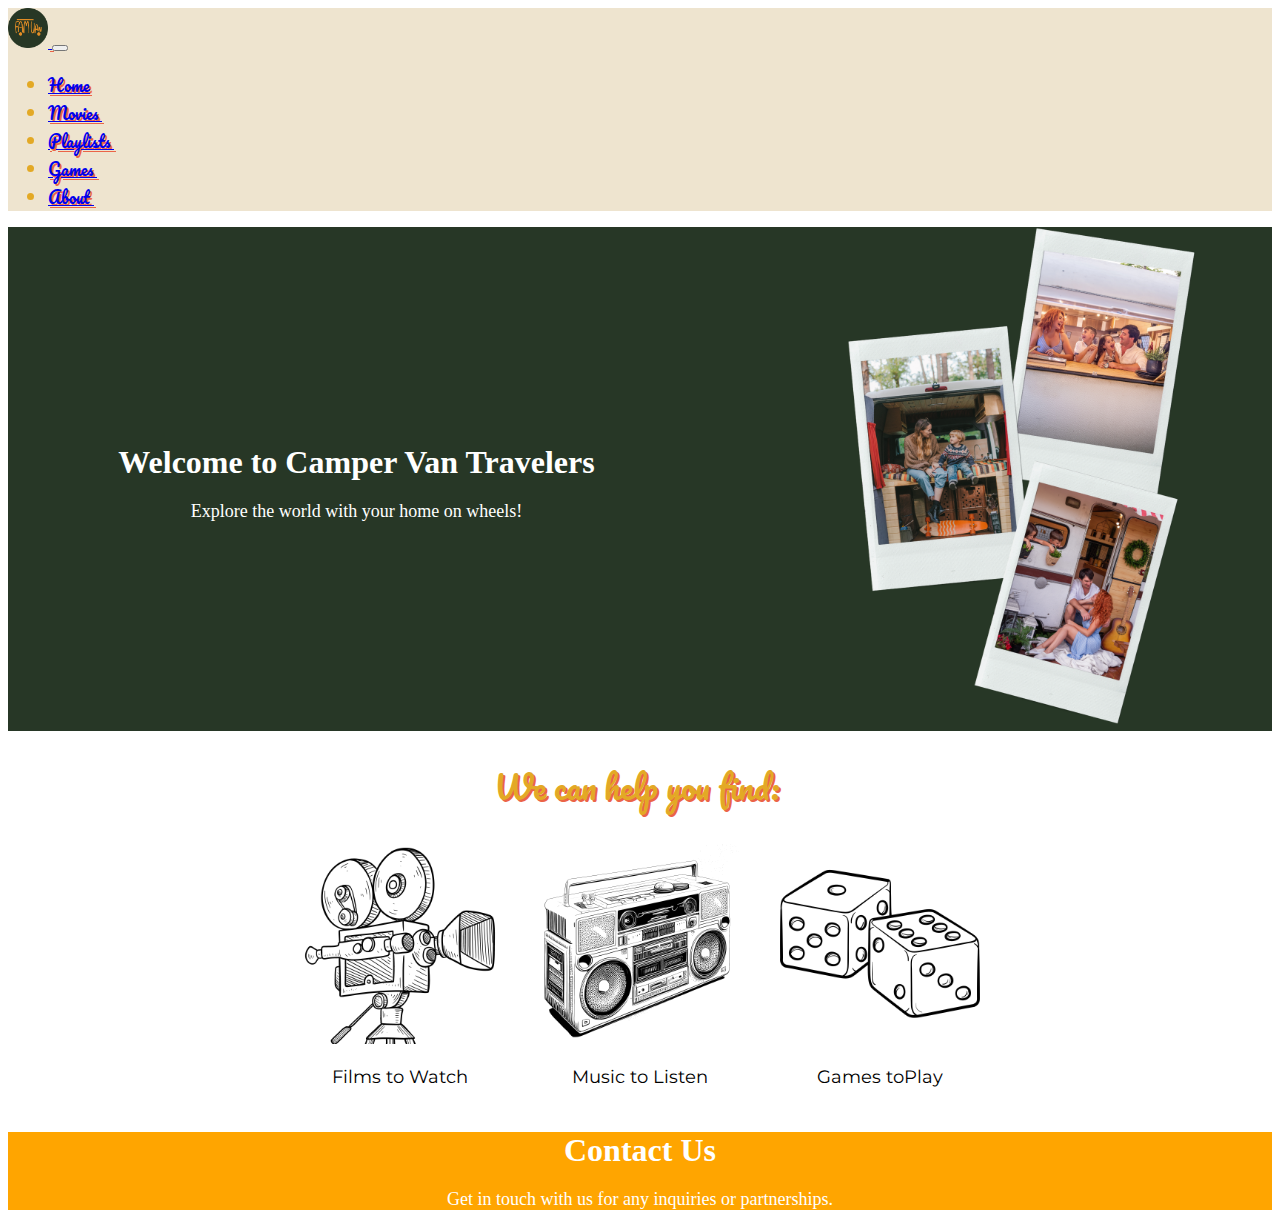
==== index.html @ 685a229f "style change" ====
<!doctype html>
<html lang="en" class="h-100">
  <head>
    <meta charset="utf-8">
    <meta name="viewport" content="width=device-width, initial-scale=1">

    <!-- Bootstrap CSS -->
    <link href="https://cdn.jsdelivr.net/npm/bootstrap@5.2.3/dist/css/bootstrap.min.css" rel="stylesheet" integrity="sha384-rbsA2VBKQhggwzxH7pPCaAqO46MgnOM80zW1RWuH61DGLwZJEdK2Kadq2F9CUG65" crossorigin="anonymous">

    <!-- Own Styles -->
    <link rel="stylesheet" href="css/styles.css">

    <!-- Bootstrap Javascript -->
    <script src="https://cdn.jsdelivr.net/npm/bootstrap@5.2.3/dist/js/bootstrap.bundle.min.js" integrity="sha384-kenU1KFdBIe4zVF0s0G1M5b4hcpxyD9F7jL+jjXkk+Q2h455rYXK/7HAuoJl+0I4" crossorigin="anonymous"></script>

    <title>Fam Van Website &mdash; Landing Page</title>
	<link rel="preconnect" href="https://fonts.googleapis.com">
	<link rel="preconnect" href="https://fonts.gstatic.com" crossorigin>
	<link href="https://fonts.googleapis.com/css2?family=Amaranth:ital,wght@0,400;0,700;1,400;1,700&family=Concert+One&family=Fugaz+One&family=Koulen&family=Madimi+One&family=Pacifico&family=Paytone+One&family=Righteous&family=Unbounded:wght@200..900&display=swap" rel="stylesheet">

    <!-- Google Analytics code goes just below here (check PRJ4 Guide for details) -->

    <!-- End of Google Analytics code -->
<link rel="preconnect" href="https://fonts.googleapis.com">
<link rel="preconnect" href="https://fonts.gstatic.com" crossorigin>
<link href="https://fonts.googleapis.com/css2?family=Amaranth:ital,wght@0,400;0,700;1,400;1,700&family=Concert+One&family=Fugaz+One&family=Koulen&family=Madimi+One&family=Montserrat:ital,wght@0,100..900;1,100..900&family=Pacifico&family=Paytone+One&family=Righteous&family=Unbounded:wght@200..900&display=swap" rel="stylesheet">
  </head>
  <body class="h-100 d-flex flex-column ">

    <!-- Navigation bar, adapted from https://getbootstrap.com/docs/5.1/components/navbar/ -->
    <nav class="navbar navbar-expand-lg navbar-light pacifico-regular text-style1">
  <div class="container-fluid">
    <a class="navbar-brand" href="#">
      <img src="images/logo.png" width="40" alt="FamVan">
    </a>
    <button class="navbar-toggler" type="button" data-bs-toggle="collapse" data-bs-target="#navbarSupportedContent" aria-controls="navbarSupportedContent" aria-expanded="false" aria-label="Toggle navigation">
      <span class="navbar-toggler-icon"></span>
    </button>
    <div class="collapse navbar-collapse" id="navbarSupportedContent">
      <ul class="navbar-nav me-auto mb-2 mb-lg-0">
        <li class="nav-item">
          <a class="nav-link active" aria-current="page" href="index.html">Home</a>
        </li>
        <li class="nav-item">
          <a class="nav-link" href="movies.html">Movies&nbsp;</a>
        </li>
       
        <li class="nav-item">
          <a class="nav-link" href="playlists.html">Playlists&nbsp;</a>
        </li>
		  <li class="nav-item">
          <a class="nav-link" href="games.html">Games&nbsp;</a>
        </li>
        <li class="nav-item">
          <a class="nav-link" href="corporate.html">About&nbsp;</a>
        </li>
      </ul>
    </div>
  </div>
</nav>
<!-- End of navigation bar -->

<!-- Start of main placeholder in landing page -->
<main class="h-100 d-flex flex-column justify-content-center align-items-center">
    <!-- Sections -->
  <div class="section" id="section1">
    <div class="content">
        <div class="text">
            <h2>Welcome to Camper Van Travelers</h2>
            <p>Explore the world with your home on wheels!</p>
        </div>
        <div class="image">
            <img src="images/landing_visual_1.png" width="400" alt="FamVan">
        </div>
    </div>
</div>
    <div class="section" id="section2">
        <h2 class= "pacifico-regular text-style1" >We can help you find:&nbsp;</h2>
        <div class="image-links">
            <a href="example.html"><img src="images/film.png" alt="Link 1">
			<p class= "montserrat-famvan text-style-main">Films to Watch</p>
            </a>
            <a href="playlists.html"><img src="images/music.png" alt="Link 2"> 
		  <p class= "montserrat-famvan text-style-main">Music to Listen</p></a>
            <a href="games.html"><img src="images/games.png" alt="Link 3">
		  <p class= "montserrat-famvan text-style-main">Games toPlay</p>
            </a>
			
      </div>
    </div>
    <div class="section" id="section3">
        <h2>Contact Us</h2>
        <p>Get in touch with us for any inquiries or partnerships.</p>
    </div>
		<p></p>
		
</main>
<!-- End of main placeholder -->
   

  </body>
</html>
---- css/styles.css ----
/* Importing a Google Font */

@import url('https://fonts.googleapis.com/css2?family=Raleway:ital,wght@0,200;0,400;0,700;1,200;1,400;1,700&display=swap');

/* Changing the main font and background colour */

body {
	background-color: transparent !important;
	background-image: url("../images/background2.jpg");
	
}

/* Changing the background colour for the header */

header {
	background-color: #EEE4CF;
}

/* Changing the background color for the navigation bar */

.navbar {
	background-color: #EEE4CF;
}

/* Effect on social media buttons */

footer a:hover {
	opacity: .5;
}

/* Corporate navbar */

#navbar-corporate a.active {
	color: #E3A925;
	text-shadow: 1px 1px #eb6447 
}

/* Hero Section shadow */

.white-shadow {
	text-shadow: -.01em -.01em .01em white,
		.02em .02em .02em white,
		0 0 .2em white,
		0 0 .5em white;
}
.body-part1 {
	background-color: #273726;
}

.pacifico-regular {
  font-family: "Pacifico", cursive;
  font-weight: 400;
  font-style: normal;
}

.text-style1 {
	color: #E3A925; 
	text-shadow: 2px 2px #eb6447 }


.montserrat-famvan {
  font-family: "Montserrat", sans-serif;
  font-optical-sizing: auto;
  font-weight: 400;
  font-style: normal;
}
.maintext {
	text-decoration-color: bla
}
 .section {
            padding: -50px;
            text-align: center;
            color: #fff;
	        width: 100%;
	 		box-sizing: border-box;
	 		margin-top: 0px
        }
        #section1 {
            background-color: #273726;
        }
        #section2 {
            background-image: url('photo_texture.jpg');
            background-size: cover;
            background-position: center;
        }
        #section3 {
            background-color: orange;
        }
        .section h2 {
            font-size: 32px;
            margin-bottom: 20px;
        }
        .section p {
            font-size: 18px;
        }
        .image-links {
            display: flex;
            justify-content: center;
            margin-top: 30px;
        }
        .image-links a {
            margin: 0 20px;
            text-decoration: none;
            color: #fff;
        }
        .image-links img {
            width: 200px;
            height: auto;
            border-radius: 10px
				
}

.image-links a:hover img {
	box-shadow: 0 0 10px rgba(0, 0, 0, 0.3); /* Adjust shadow color and strength as needed */
        }
.text-style-main {
	color: black; }


.video-responsive {
    overflow: hidden;
    padding-bottom: 56.25%;
    position: relative;
    height: 0;
  }

  .video-responsive iframe {
    left: 0;
    top: 0;
    height: 100%;
    width: 100%;
    position: absolute;
  }

.content {
    display: flex;
    flex-direction: row;
    justify-content: space-between;
    align-items: center;
}

.text {
    flex: 1;
    padding-left: 60px; 
}

.image {
    flex: 1;
    text-align: right;
	padding-right: 50px; 
}
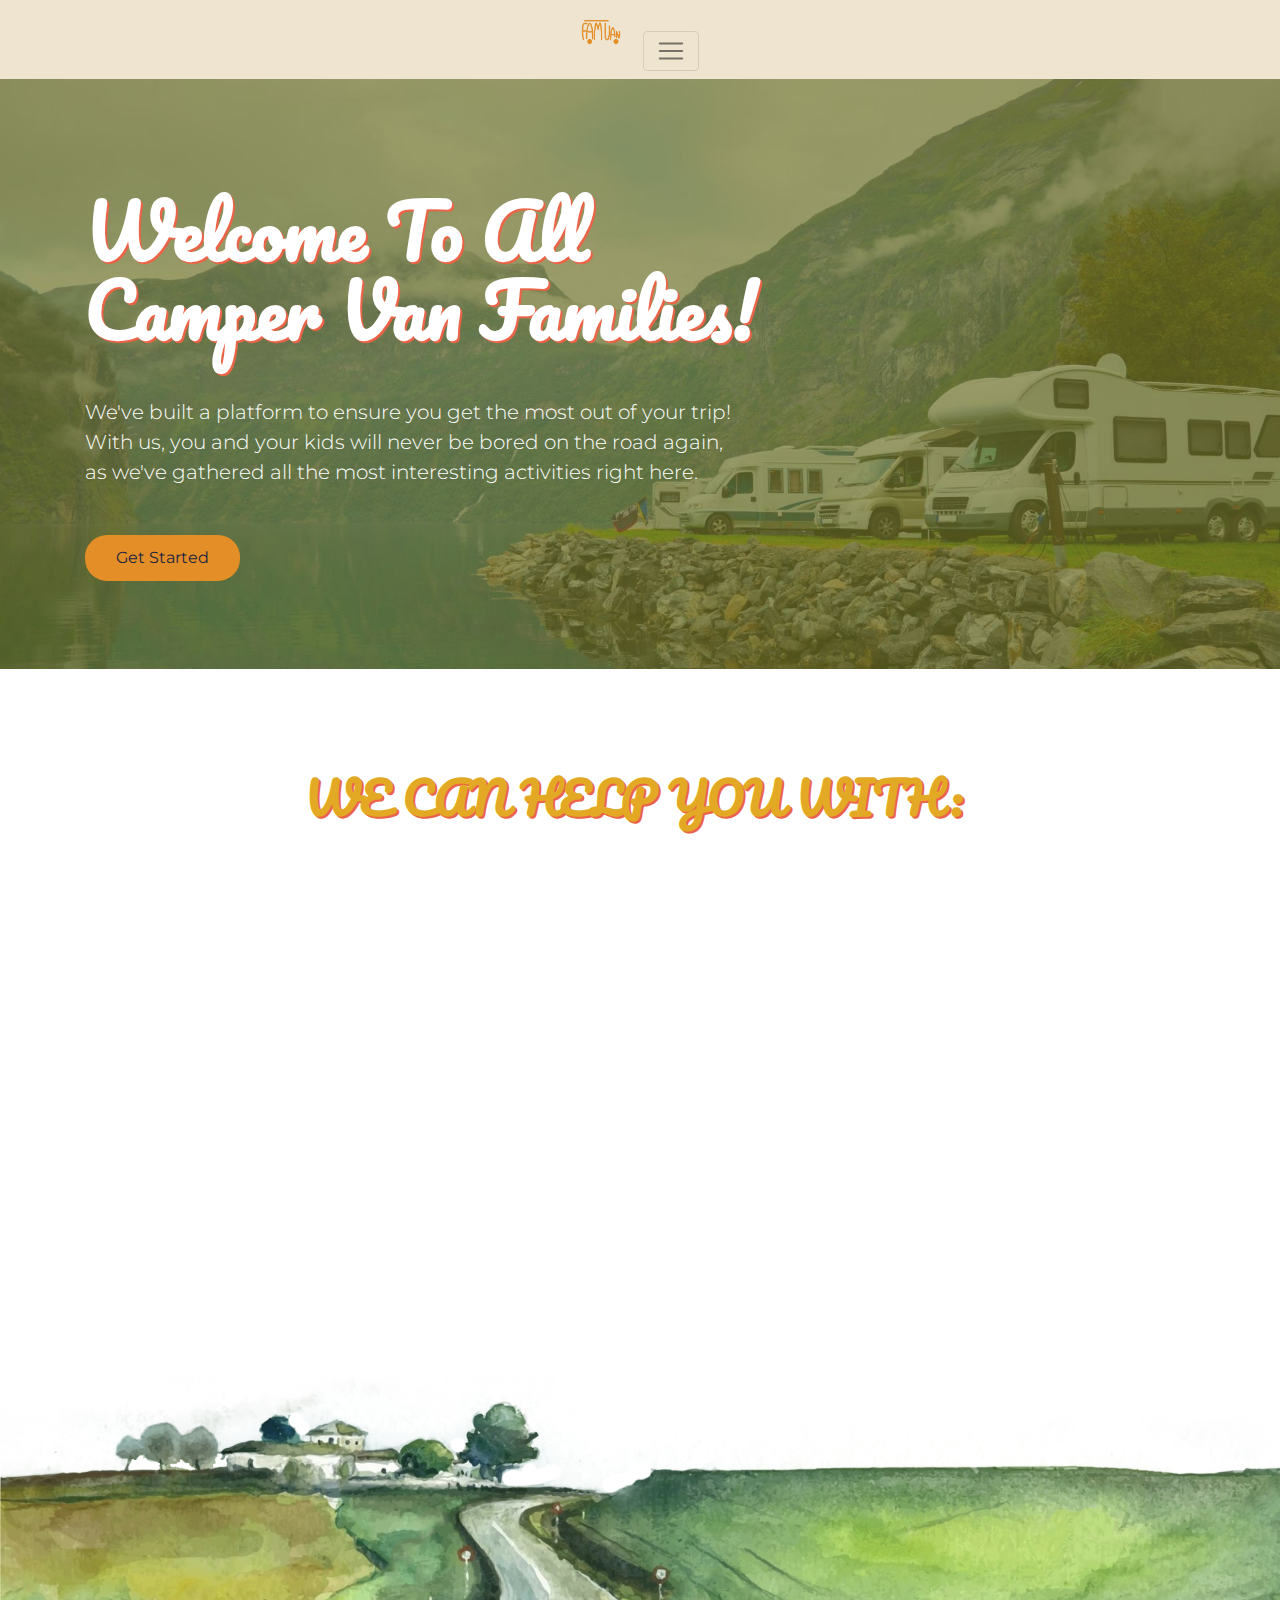
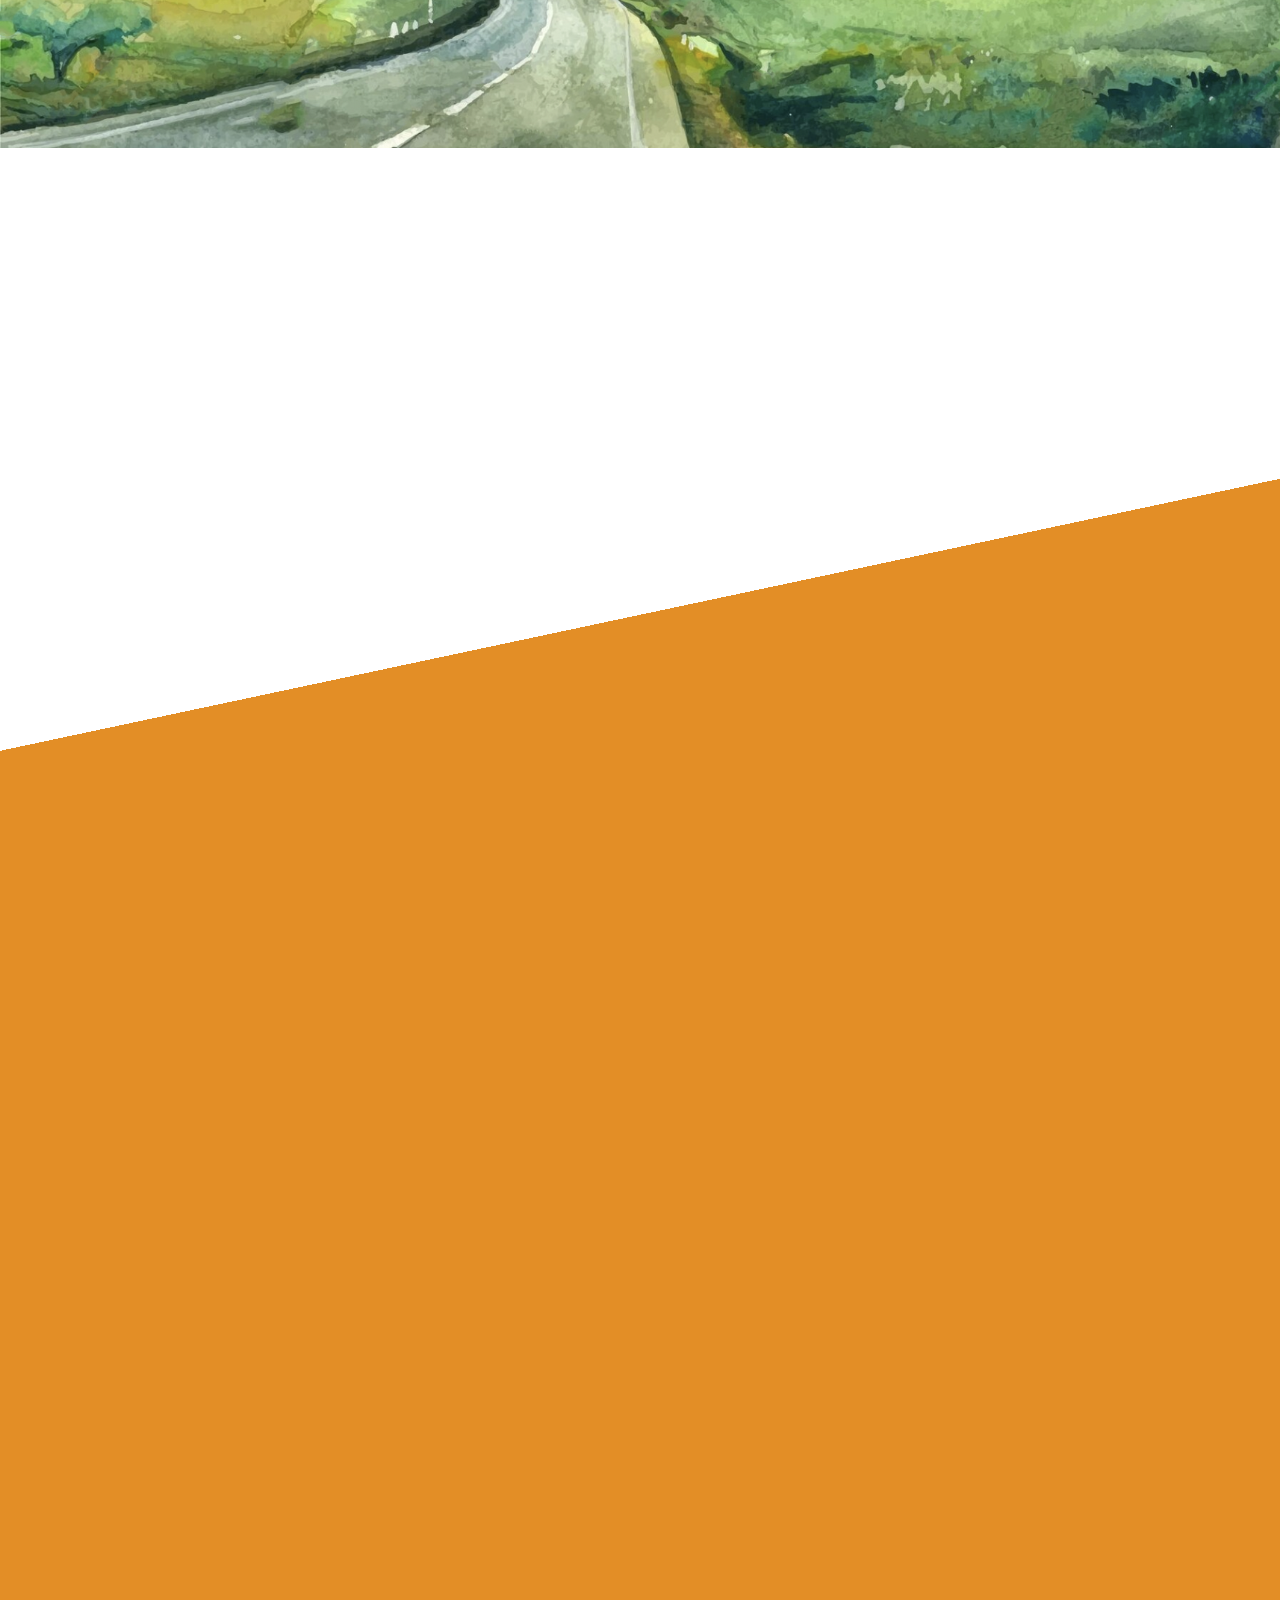
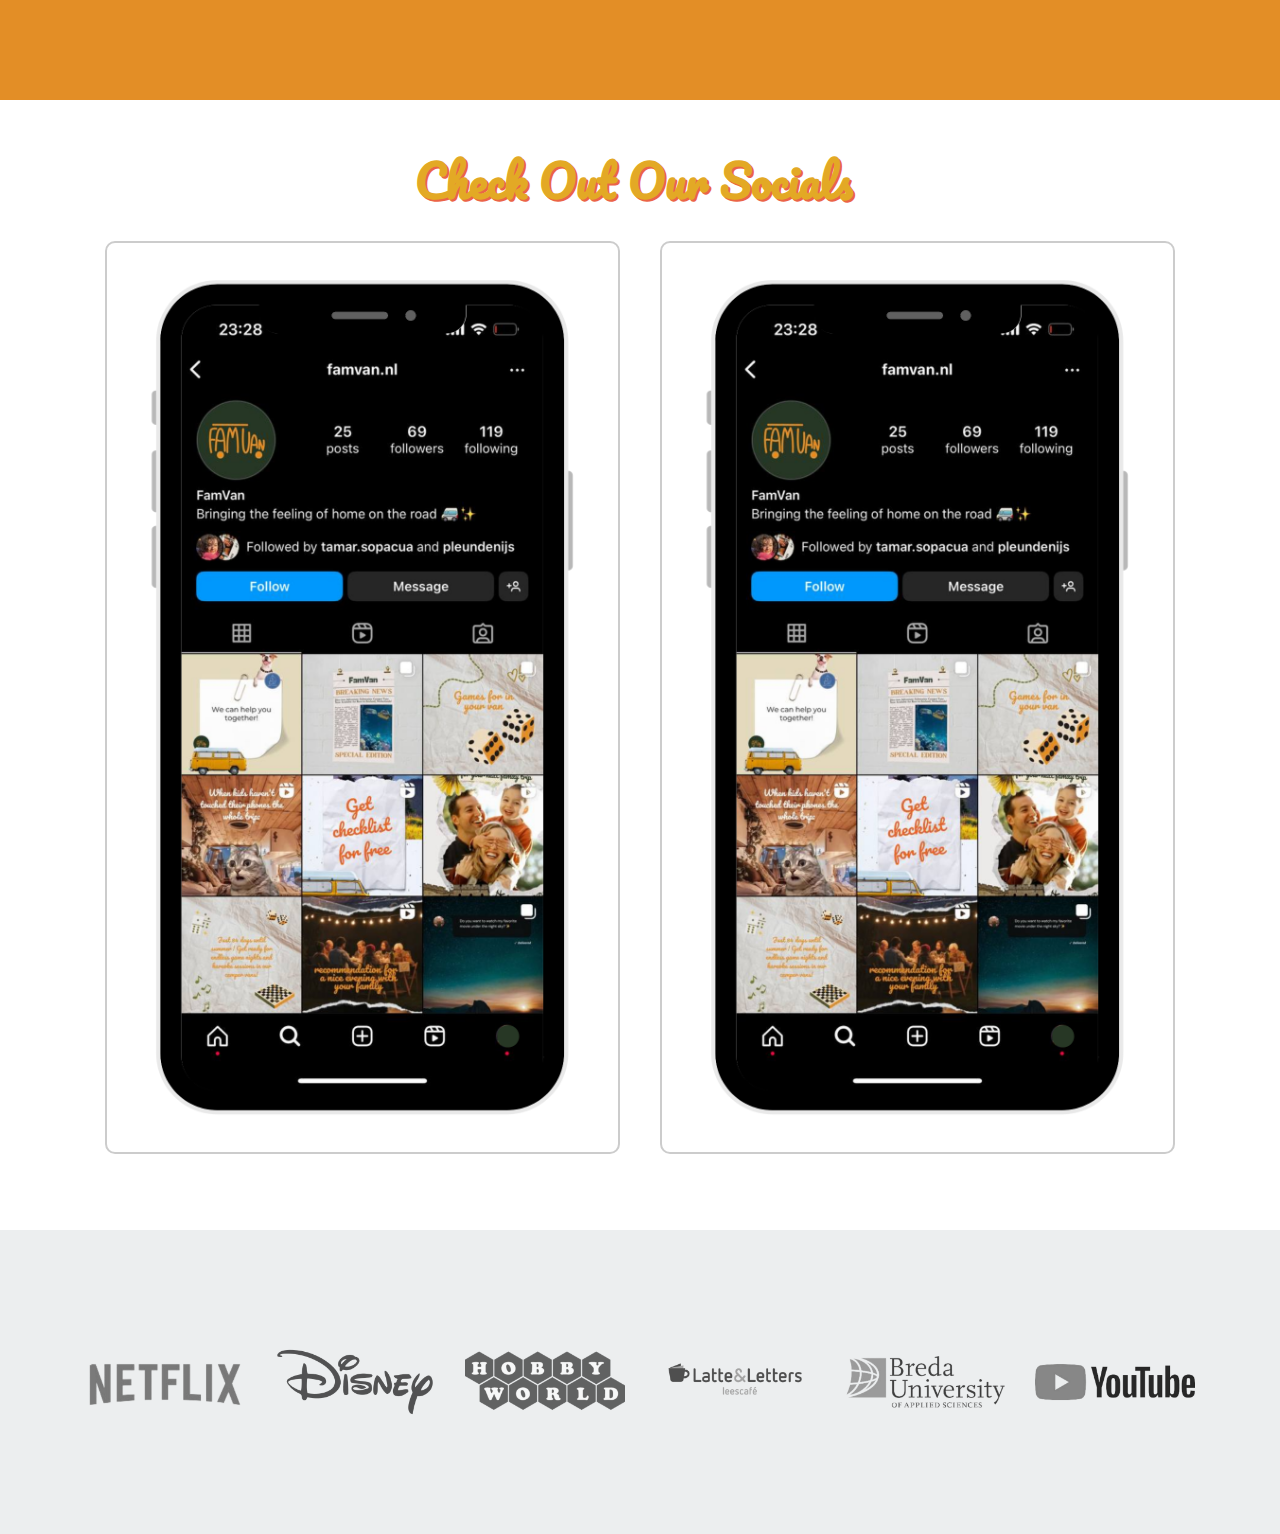
==== commit 0a648345: "landing page update" ====
--- a/index.html
+++ b/index.html
@@ -1,102 +1,176 @@
-<!doctype html>
-<html lang="en" class="h-100">
-  <head>
-    <meta charset="utf-8">
-    <meta name="viewport" content="width=device-width, initial-scale=1">
-
-    <!-- Bootstrap CSS -->
-    <link href="https://cdn.jsdelivr.net/npm/bootstrap@5.2.3/dist/css/bootstrap.min.css" rel="stylesheet" integrity="sha384-rbsA2VBKQhggwzxH7pPCaAqO46MgnOM80zW1RWuH61DGLwZJEdK2Kadq2F9CUG65" crossorigin="anonymous">
-
-    <!-- Own Styles -->
-    <link rel="stylesheet" href="css/styles.css">
-
-    <!-- Bootstrap Javascript -->
-    <script src="https://cdn.jsdelivr.net/npm/bootstrap@5.2.3/dist/js/bootstrap.bundle.min.js" integrity="sha384-kenU1KFdBIe4zVF0s0G1M5b4hcpxyD9F7jL+jjXkk+Q2h455rYXK/7HAuoJl+0I4" crossorigin="anonymous"></script>
-
-    <title>Fam Van Website &mdash; Landing Page</title>
+<!DOCTYPE html>
+<html lang="zh-TW">
+<head>
+    <meta charset="UTF-8">
+    <meta name="viewport" content="width=device-width, initial-scale=1, shrink-to-fit=no">
+    <title>Camper Van Lovers Website</title>
+	
+	<!-- Bootstrap CSS -->
+<link href="https://cdn.jsdelivr.net/npm/bootstrap@5.2.3/dist/css/bootstrap.min.css" rel="stylesheet" integrity="sha384-rbsA2VBKQhggwzxH7pPCaAqO46MgnOM80zW1RWuH61DGLwZJEdK2Kadq2F9CUG65" crossorigin="anonymous">
+<script src="https://cdn.jsdelivr.net/npm/bootstrap@5.3.3/dist/js/bootstrap.bundle.min.js" integrity="sha384-YvpcrYf0tY3lHB60NNkmXc5s9fDVZLESaAA55NDzOxhy9GkcIdslK1eN7N6jIeHz" crossorigin="anonymous"></script> 
+<!-- Global CSS -->
+<link href="css/styles.css" rel="stylesheet" type="text/css">
+<!-- Local Page CSS -->
+<link href="css/games.css" rel="stylesheet" type="text/css">
+<!-- Linking Pacifico and Montserrat Fonts -->
+<link rel="stylesheet" href="https://fonts.googleapis.com/css2?family=Pacifico&family=Montserrat:wght@400&display=swap">
+	
+	<!--- links that were there -->
+    <meta name="description" content="Free bootstrap template Atlas">
+    <link rel="icon" href="img/favicon.png" sizes="32x32" type="image/png">
+    <!-- bootstrap.min.css -->
+    <link rel="stylesheet" href="css/bootstrap.min.css">
+	<!-- font-awesome -->
+    <link rel="stylesheet" href="font-awesome-4.7.0/css/font-awesome.min.css">
+    
+    <!-- AOS -->
+    <link rel="stylesheet" href="css/aos.css">
 	<link rel="preconnect" href="https://fonts.googleapis.com">
-	<link rel="preconnect" href="https://fonts.gstatic.com" crossorigin>
-	<link href="https://fonts.googleapis.com/css2?family=Amaranth:ital,wght@0,400;0,700;1,400;1,700&family=Concert+One&family=Fugaz+One&family=Koulen&family=Madimi+One&family=Pacifico&family=Paytone+One&family=Righteous&family=Unbounded:wght@200..900&display=swap" rel="stylesheet">
-
-    <!-- Google Analytics code goes just below here (check PRJ4 Guide for details) -->
-
-    <!-- End of Google Analytics code -->
-<link rel="preconnect" href="https://fonts.googleapis.com">
 <link rel="preconnect" href="https://fonts.gstatic.com" crossorigin>
 <link href="https://fonts.googleapis.com/css2?family=Amaranth:ital,wght@0,400;0,700;1,400;1,700&family=Concert+One&family=Fugaz+One&family=Koulen&family=Madimi+One&family=Montserrat:ital,wght@0,100..900;1,100..900&family=Pacifico&family=Paytone+One&family=Righteous&family=Unbounded:wght@200..900&display=swap" rel="stylesheet">
-  </head>
-  <body class="h-100 d-flex flex-column ">
-
-    <!-- Navigation bar, adapted from https://getbootstrap.com/docs/5.1/components/navbar/ -->
-    <nav class="navbar navbar-expand-lg navbar-light pacifico-regular text-style1">
-  <div class="container-fluid">
-    <a class="navbar-brand" href="#">
-      <img src="images/logo.png" width="40" alt="FamVan">
-    </a>
-    <button class="navbar-toggler" type="button" data-bs-toggle="collapse" data-bs-target="#navbarSupportedContent" aria-controls="navbarSupportedContent" aria-expanded="false" aria-label="Toggle navigation">
-      <span class="navbar-toggler-icon"></span>
-    </button>
+	
+</head>
+<body  class="h-100">
+<!-- Navigation bar, adapted from https://getbootstrap.com/docs/5.1/components/navbar/ -->
+<nav class="navbar navbar-expand-lg navbar-light font-weight-boldmontserrat-famvan .text-darkgreen ">
+  <div class="container-fluid"> <a class="navbar-brand" href="#"> <img src="images/logo1.png" width="40" alt="FamVan"> </a>
+    <button class="navbar-toggler" type="button" data-bs-toggle="collapse" data-bs-target="#navbarSupportedContent" aria-controls="navbarSupportedContent" aria-expanded="false" aria-label="Toggle navigation"> <span class="navbar-toggler-icon"></span> </button>
     <div class="collapse navbar-collapse" id="navbarSupportedContent">
       <ul class="navbar-nav me-auto mb-2 mb-lg-0">
-        <li class="nav-item">
-          <a class="nav-link active" aria-current="page" href="index.html">Home</a>
-        </li>
-        <li class="nav-item">
-          <a class="nav-link" href="movies.html">Movies&nbsp;</a>
-        </li>
-       
-        <li class="nav-item">
-          <a class="nav-link" href="playlists.html">Playlists&nbsp;</a>
-        </li>
-		  <li class="nav-item">
-          <a class="nav-link" href="games.html">Games&nbsp;</a>
-        </li>
-        <li class="nav-item">
-          <a class="nav-link" href="corporate.html">About&nbsp;</a>
-        </li>
+        <li class="nav-item"> <a class="nav-link " aria-current="page" href="index.html">Home</a> </li>
+        <li class="nav-item"> <a class=" nav-link" href="movies.html">Movies&nbsp;</a> </li>
+        <li class="nav-item"> <a class=" nav-link" href="playlists.html">Playlists&nbsp;</a> </li>
+        <li class="nav-item"> <a class=" nav-link" href="games.html">Games&nbsp;</a> </li>
+        <li class="nav-item"> <a class=" nav-link" href="corporate.html">About&nbsp;</a> </li>
       </ul>
     </div>
   </div>
 </nav>
-<!-- End of navigation bar -->
-
-<!-- Start of main placeholder in landing page -->
-<main class="h-100 d-flex flex-column justify-content-center align-items-center">
-    <!-- Sections -->
-  <div class="section" id="section1">
-    <div class="content">
-        <div class="text">
-            <h2>Welcome to Camper Van Travelers</h2>
-            <p>Explore the world with your home on wheels!</p>
+<body>
+       <!-- banner -->
+    <div class="jumbotron jumbotron-fluid" id="banner" style="background-image: url(images/background1.jpg);">
+			  
+      <div class="container text-center text-md-left">
+		  
+            <header> </header>
+            <h1 data-aos="fade" data-aos-easing="linear" data-aos-duration="1000" data-aos-once="true" class="display-3 text-white font-weight-bold my-5 pacifico-regular text-style1">
+            	Welcome To All <br>
+            	Camper Van Families!
+            </h1>
+        <p data-aos="fade" data-aos-easing="linear" data-aos-duration="1000" data-aos-once="true" class="lead text-white my-4 montserrat-famvan">
+                We've built a platform to ensure you get the most out of your trip! 
+				<br> With us, you and your kids will never be bored on the road again, 
+				<br> as we've gathered all the most interesting activities right here.
+            </p>
+			
+      <a href="#" data-aos="fade" data-aos-easing="linear" data-aos-duration="1000" data-aos-once="true" class="btn my-4 atlas-cta cta-green montserrat-famvan">Get Started</a></div>
         </div>
-        <div class="image">
-            <img src="images/landing_visual_1.png" width="400" alt="FamVan">
+    <!-- three-blcok -->
+    <div class="container my-5 py-2" >
+        <h2 class="text-center font-weight-bold my-5 pacifico-regular text-style1">WE CAN HELP YOU WITH:&nbsp;</h2>
+        <div class="row montserrat-famvan">
+            <div data-aos="fade-up" data-aos-delay="0" data-aos-duration="1000" data-aos-once="true" class="col-md-4 text-center">
+                <img src="images/music.png" alt="Anti-spam" class="mx-auto">
+                <h4>Playlists&nbsp;</h4>
+                <p>Lorem ipsum dolor sit amet porro his no his deleniti</p>
+            </div>
+            <div data-aos="fade-up" data-aos-delay="200" data-aos-duration="1000" data-aos-once="true" class="col-md-4 text-center">
+                <img src="images/film.png" alt="Phishing Detect" class="mx-auto">
+                <h4>Films&nbsp;</h4>
+                <p>Ne error antiopam usu. Sed vocen concludaturque ea</p>
+            </div>
+            <div data-aos="fade-up" data-aos-delay="400" data-aos-duration="1000" data-aos-once="true" class="col-md-4 text-center">
+                <img src="images/games.png" alt="Smart Scan" class="mx-auto">
+                <h4>Games&nbsp;</h4>
+                <p>Et usu ocurreret elaboraret doctus prodesse assueverit.</p>
+            </div>
         </div>
     </div>
-</div>
-    <div class="section" id="section2">
-        <h2 class= "pacifico-regular text-style1" >We can help you find:&nbsp;</h2>
-        <div class="image-links">
-            <a href="example.html"><img src="images/film.png" alt="Link 1">
-			<p class= "montserrat-famvan text-style-main">Films to Watch</p>
+        <div class="image">
+            <img src="images/road.png" style="width: 100%;" alt="FamVan"> 
+        </div>
+    <!-- feature (skew background) -->
+    <div class="jumbotron jumbotron-fluid feature" id="feature-first">
+        <div class="container my-5">
+            <div class="row justify-content-between text-center text-md-left">
+                <div data-aos="fade-right" data-aos-duration="1000" data-aos-once="true" class="col-md-6">
+					<h2 class="font-weight-bold pacifico-regular text-style1">Vission&nbsp;</h2>
+                    <p class="my-4 montserrat-famvan">In a world where exploration knows no bounds, we believe that family adventures are the heartbeats of lasting memories. At FamVan, we're dedicated to fueling those journeys, ensuring every moment on the road is filled with joy, discovery, and togetherness</p>
+                    <a href="#" class="btn my-4 atlas-cta cta-blue montserrat-famvan ">Learn More</a>
+                </div>
+                <div data-aos="fade-left" data-aos-duration="1000" data-aos-once="true" class="col-md-6 align-self-center">
+                    <img src="images/feature-1.png" alt="Take a look inside" class="mx-auto d-block" width="200">
+                </div>
+            </div>
+        </div>
+    </div>
+    <!-- feature (green background) -->
+    <div class="jumbotron jumbotron-fluid feature" id="feature-last">
+        <div class="container">
+            <div class="row justify-content-between text-center text-md-left">
+                <div data-aos="fade-left" data-aos-duration="1000" data-aos-once="true" class="col-md-6 flex-md-last">
+                    <h2 class="font-weight-bold pacifico-regular text-style2">Mission&nbsp;</h2>
+                    <p class="my-4 montserrat-famvan">
+                    FamVan's mission is to empower camper van families worldwide with the tools, resources, and inspiration needed to embark on unforgettable adventures, fostering meaningful connections and creating lifelong memories along the way.&nbsp; </p>
+                    <a href="#" class="btn my-4 atlas-cta cta-blue montserrat-famvan">Learn More</a>
+                </div>
+                <div data-aos="fade-right" data-aos-duration="1000" data-aos-once="true" class="col-md-6 align-self-center flex-md-first">
+                    <img src="images/feature-2.png" alt="Safe and reliable" class="mx-auto d-block" width="200">
+                </div>
+            </div>
+        </div>
+    </div>
+
+    <!-- price table -->
+    <div class="container my-5 py-2" id="price-table">
+        <h2 class="text-center font-weight-bold d-block mb-3 pacifico-regular text-style1">Check Out Our Socials&nbsp;</h2>
+         <div class="socials">
+        <div class="instagram">
+            <a href="https://www.instagram.com" target="_blank">
+                <img src="images/instagram.png" alt="Instagram Screenshot" >
             </a>
-            <a href="playlists.html"><img src="images/music.png" alt="Link 2"> 
-		  <p class= "montserrat-famvan text-style-main">Music to Listen</p></a>
-            <a href="games.html"><img src="images/games.png" alt="Link 3">
-		  <p class= "montserrat-famvan text-style-main">Games toPlay</p>
+        </div>
+        <div class="facebook">
+            <a href="https://www.facebook.com" target="_blank">
+                <img src="images/instagram.png" alt="Facebook Screenshot">
             </a>
-			
-      </div>
+        </div>
     </div>
-    <div class="section" id="section3">
-        <h2>Contact Us</h2>
-        <p>Get in touch with us for any inquiries or partnerships.</p>
     </div>
-		<p></p>
-		
-</main>
-<!-- End of main placeholder -->
-   
+    <!-- client -->
+    <div class="jumbotron jumbotron-fluid">
+        <div class="container">
+            <div class="row">
+                <div class="col-sm-4 col-md-2 py-2 align-self-center">
+                    <img src="images/client-1.png" class="mx-auto d-block">
+                </div>
+                <div class="col-sm-4 col-md-2 py-2 align-self-center">
+                    <img src="images/client-2.png" class="mx-auto d-block">
+                </div>
+                <div class="col-sm-4 col-md-2 py-2 align-self-center">
+                    <img src="images/client-3.png" class="mx-auto d-block">
+                </div>
+                <div class="col-sm-4 col-md-2 py-2 align-self-center">
+                    <img src="images/client-4.png" class="mx-auto d-block">
+                </div>
+                <div class="col-sm-4 col-md-2 py-2 align-self-center">
+                    <img src="images/client-5.png" class="mx-auto d-block">
+                </div>
+                <div class="col-sm-4 col-md-2 py-2 align-self-center">
+                    <img src="images/client-6.png" class="mx-auto d-block">
+                </div>
+            </div>
+        </div>
+    </div>
+  
+	
+    
+    <!-- AOS -->
+    <script src="js/aos.js"></script> 
 
-  </body>
-</html>
+<script>
+      AOS.init({
+      });
+    </script>
+</body>
+</html>--- a/css/styles.css
+++ b/css/styles.css
@@ -1,3 +1,218 @@
+/********** common setting **********/
+body {
+	background-color: transparent !important;
+	background-image: url("../img/texture.jpg");
+}
+	
+h2 {
+    font-size: 2.8rem !important;
+    font-weight: 700;
+}
+
+img {
+    display: block;
+    max-width: 100%;
+}
+
+a,
+button {
+    cursor: pointer;
+}
+
+.jumbotron {
+    margin-bottom: 0 !important;
+}
+
+.atlas-cta {
+    border-radius: 22px !important;
+    padding: 12px 30px !important;
+    font-weight: 700;
+    transition: .3s ease-in-out !important;
+}
+
+.atlas-cta:hover {
+    text-decoration: none;
+    transform: translateY(-5px);
+}
+
+.atlas-cta-wide {
+    width: 100%;
+}
+
+.cta-green {
+    background: #e38e26;
+    color: #192440;
+}
+
+.cta-green:hover {
+    color: #ffffff;
+    background: #e38e26;
+}
+
+.cta-blue {
+    background: #273726;
+    color: #ffffff;
+}
+
+.cta-blue:hover {
+    color: #ffffff;
+    background: #273726;
+}
+
+.cta-ghost {
+    border: 2px solid #192440 !important;
+    color: #192440;
+}
+
+.cta-ghost:hover {
+    color: #ffffff;
+    background: #121a2e;
+}
+
+#banner {
+    background-size: cover;
+}
+
+/********** banner **********/
+#banner header {
+    overflow: hidden;
+}
+
+#banner header img {
+    max-width: 80px;
+}
+
+/********** feature (skew background) **********/
+.feature img {
+    width: 100%;
+    max-width: 480px;
+}
+
+#feature-first {
+    background: linear-gradient(168deg, transparent 55%, #E38E26 0);
+}
+
+#feature-last {
+    background: #E38E26;
+}
+
+
+
+
+/********** contact **********/
+#contact {
+    background-size: cover;
+}
+
+
+#contact ul li {
+    padding: 3px 0;
+}
+
+#contact form {
+    color: #00FFAD;
+}
+
+#contact form input,
+#contact form textarea {
+    background: transparent;
+    border: 1px solid #00FFAD;
+    color: #ffffff;
+}
+
+/********** copyright **********/
+#copyright {
+    background: #192440;
+    padding: 2rem 3rem;
+}
+
+#copyright #social-media a {
+    width: 40px;
+    height: 40px;
+    border-radius: 99%;
+    background: #ffffff;
+    transition: .4s ease;
+}
+
+#copyright #social-media a i {
+    color: #192440;
+    font-size: 1.2rem;
+    line-height: 40px;
+}
+
+#copyright #social-media a:hover {
+    background: #00FFAD;
+}
+
+#copyright #social-media a:hover i {
+    color: #ffffff;
+}
+
+.pacifico-regular {
+  font-family: "Pacifico", cursive;
+  font-weight: 400;
+  font-style: normal;
+}
+
+.text-style1 {
+	color: #E3A925; 
+	text-shadow: 2px 2px #eb6447 }
+.text-style2 {
+	color: #FFFFFF; 
+	text-shadow: 2px 2px #eb6447 }
+
+
+.montserrat-famvan {
+  font-family: "Montserrat", sans-serif;
+  font-optical-sizing: auto;
+  font-weight: 400;
+  font-style: normal;
+}
+
+.video-background {
+    position: fixed;
+    top: 0;
+    left: 0;
+    width: 100%;
+    height: 100%;
+    z-index: -1;
+    overflow: hidden;
+  }
+  video {
+    min-width: 100%;
+    min-height: 100%;
+    width: auto;
+    height: auto;
+    position: absolute;
+    top: 50%;
+    left: 50%;
+    transform: translate(-50%, -50%);
+  }
+
+.socials {
+    display: flex;
+}
+
+.instagram,
+.facebook {
+    flex: 1;
+    padding: 20px;
+}
+
+.instagram img,
+.facebook img {
+    width: 100%;
+    height: auto;
+    border: 2px solid #ccc;
+    border-radius: 10px;
+    transition: transform 0.3s ease;
+}
+
+.instagram img:hover,
+.facebook img:hover {
+    transform: scale(1.05);
+}
+
 /* Importing a Google Font */
 
 @import url('https://fonts.googleapis.com/css2?family=Raleway:ital,wght@0,200;0,400;0,700;1,200;1,400;1,700&display=swap');
@@ -64,9 +279,7 @@
   font-weight: 400;
   font-style: normal;
 }
-.maintext {
-	text-decoration-color: bla
-}
+
  .section {
             padding: -50px;
             text-align: center;
@@ -147,5 +360,16 @@
 .image {
     flex: 1;
     text-align: right;
-	padding-right: 50px; 
+}
+
+.text-darkgreen
+{color: 273726 !important}
+
+
+
+/********** RWD **********/
+@media (max-width: 575px) {
+    #banner h1 {
+        font-size: 3.6rem;
+    }
 }--- a/css/games.css
+++ b/css/games.css
@@ -0,0 +1,16 @@
+/* Three Images Row*/
+
+        .image-container {
+            display: flex;
+        }
+        .image-container img {
+            flex-grow: 1; 
+            max-width: 33.33%;
+        }
+        .small-image {
+            max-width: 10%; 
+        }
+	
+.larger-text {
+    font-size: 4em; /* Adjust the font size as needed */
+  }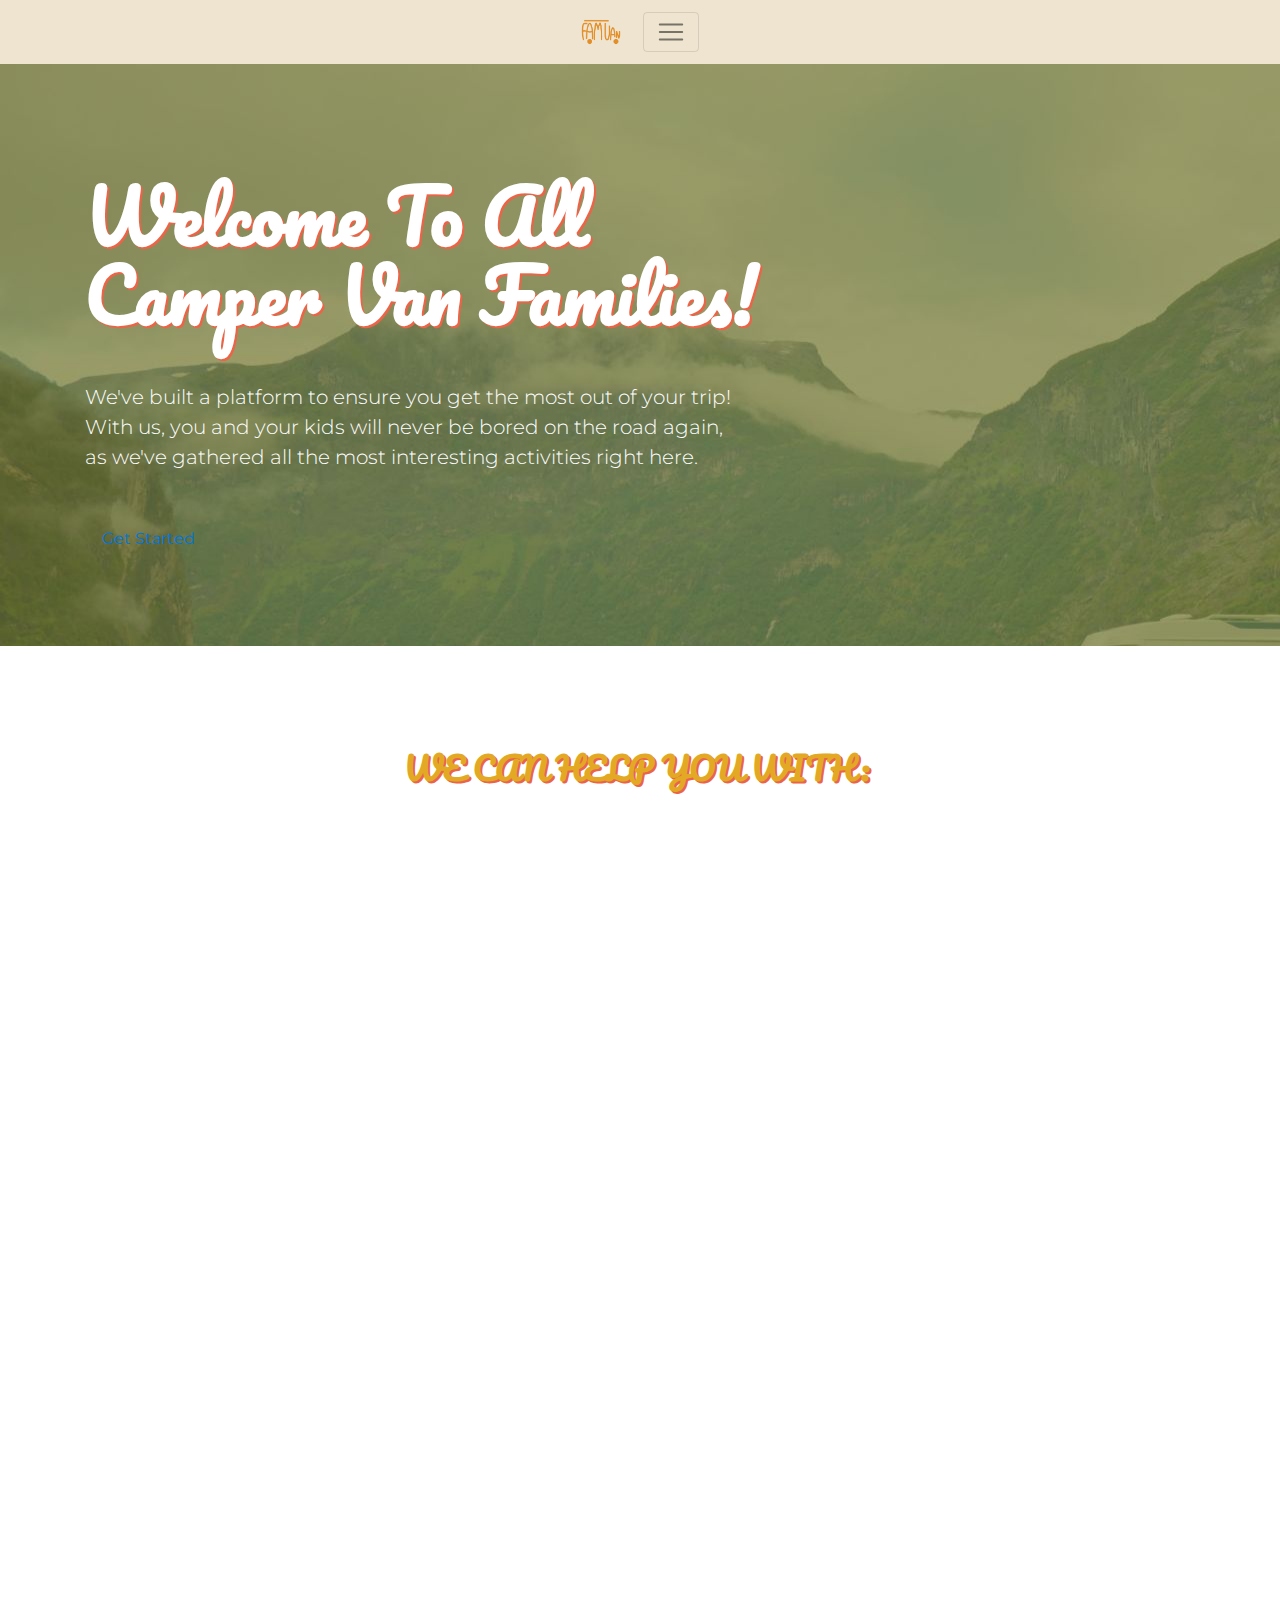
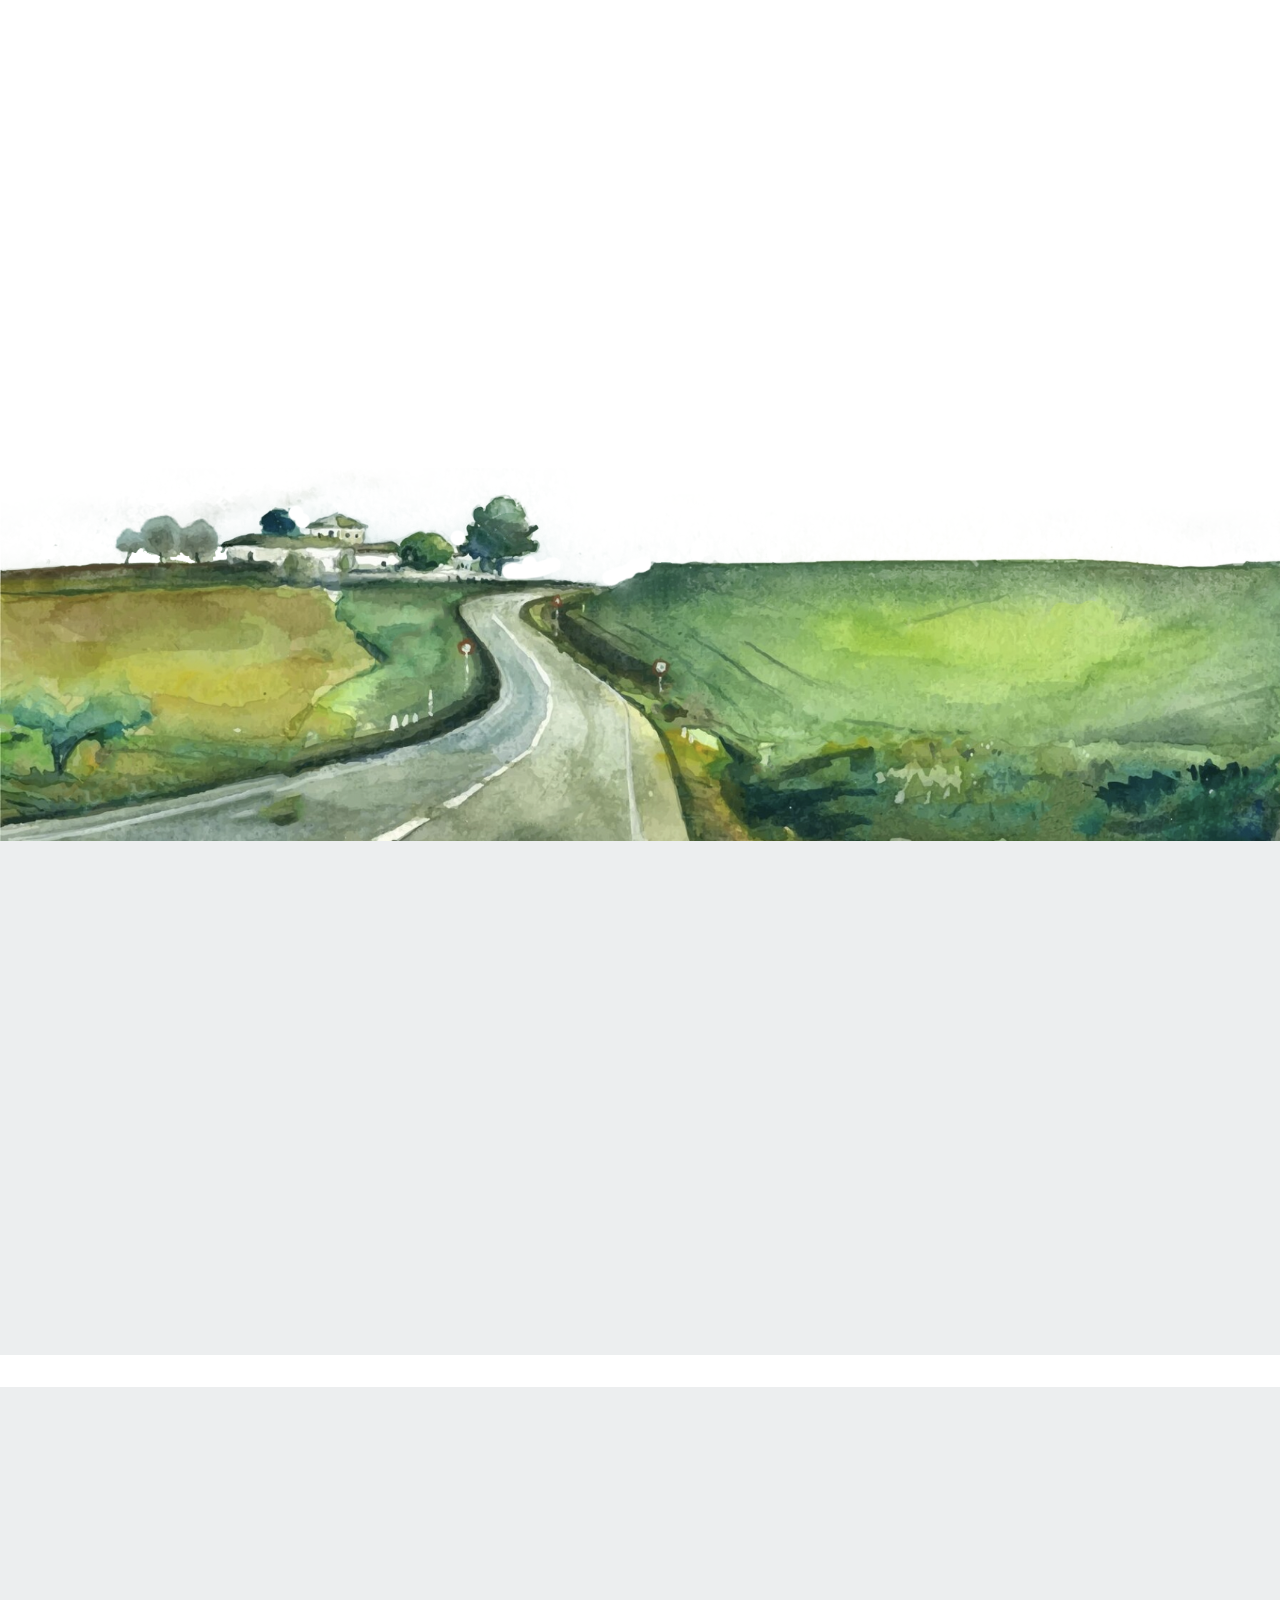
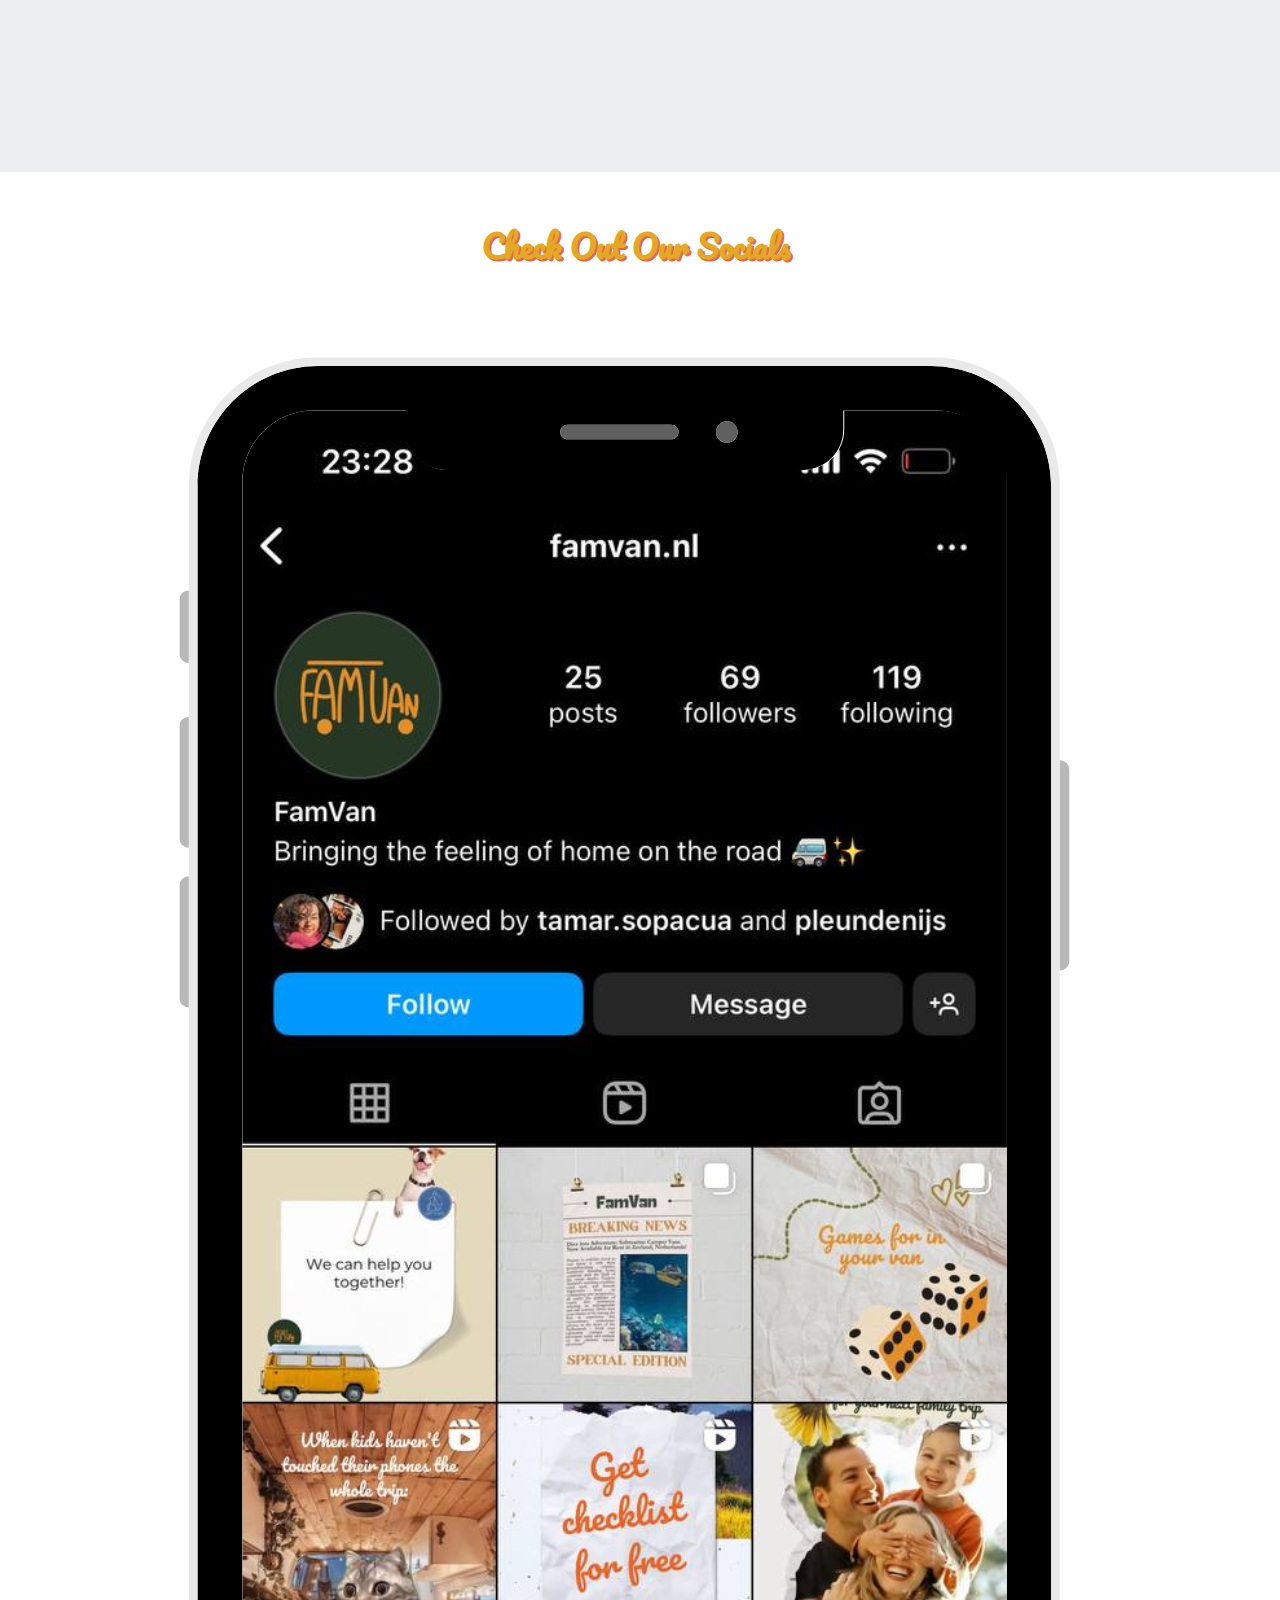
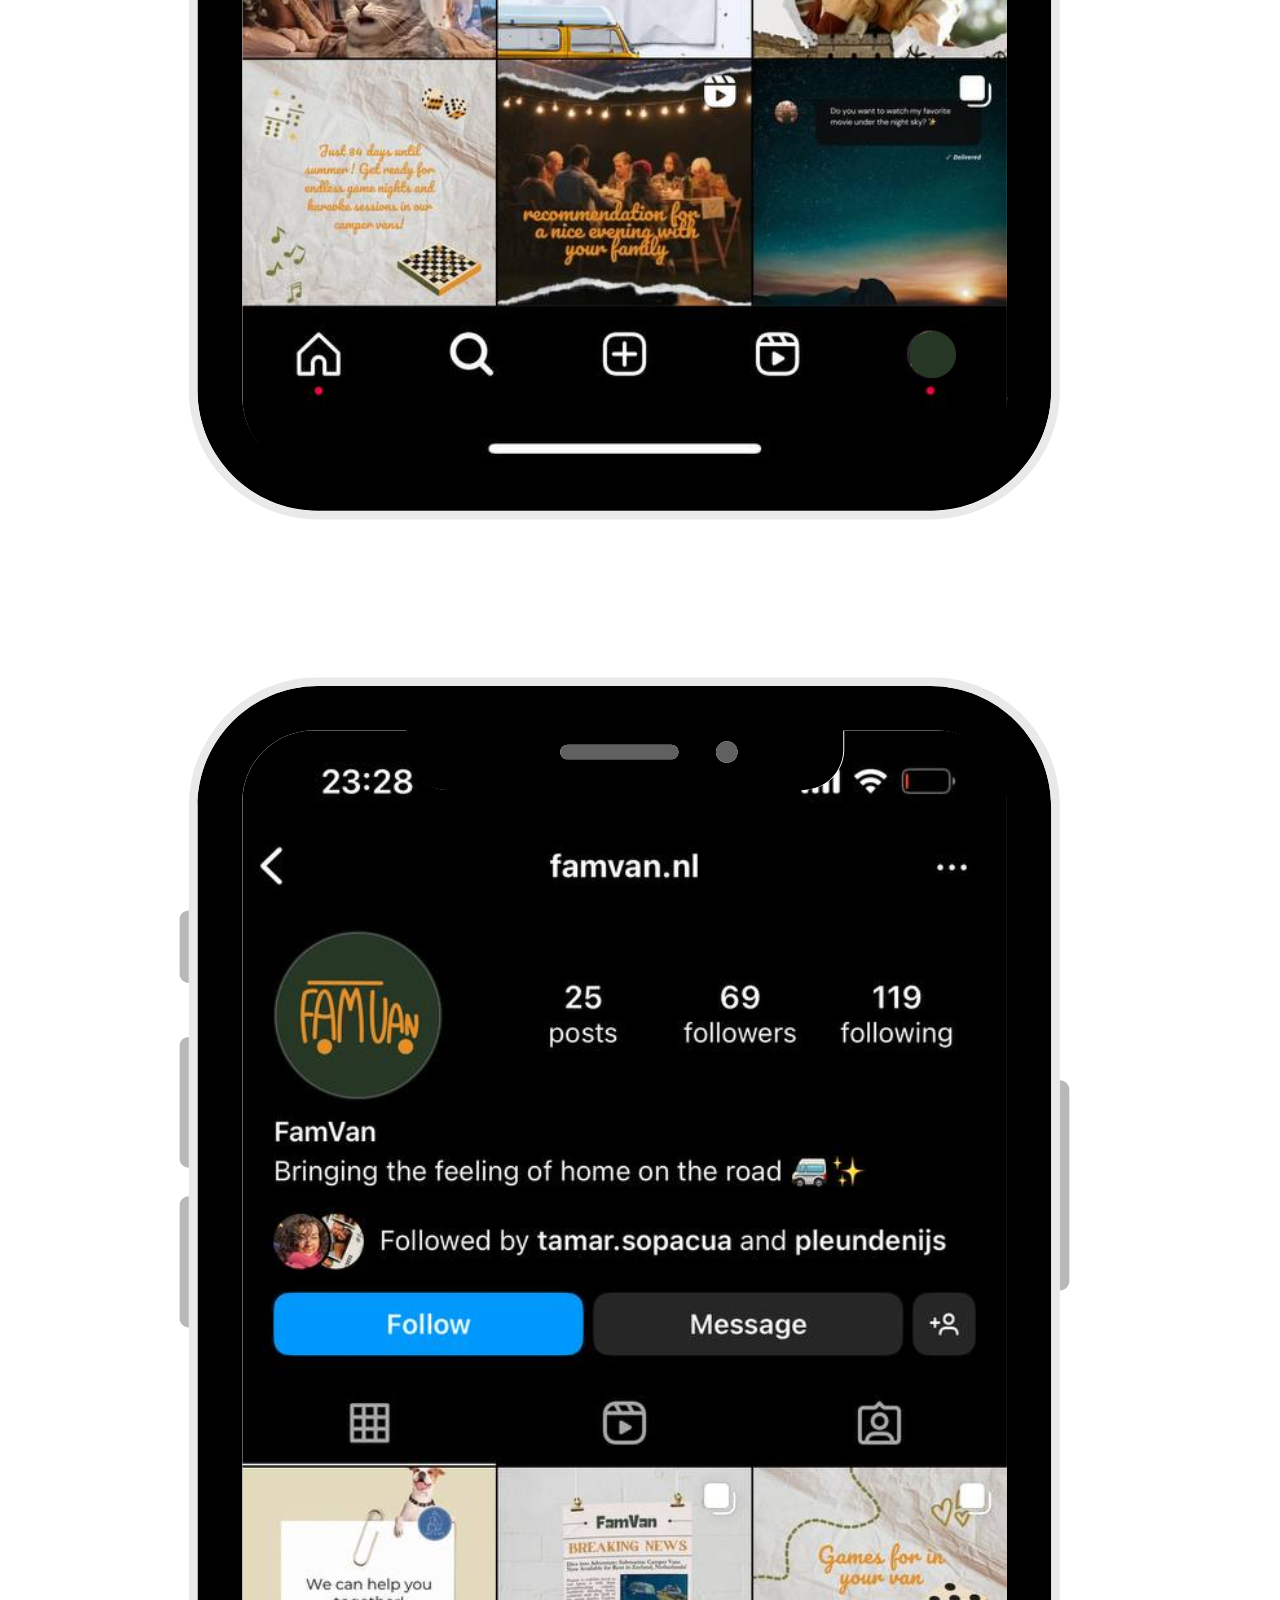
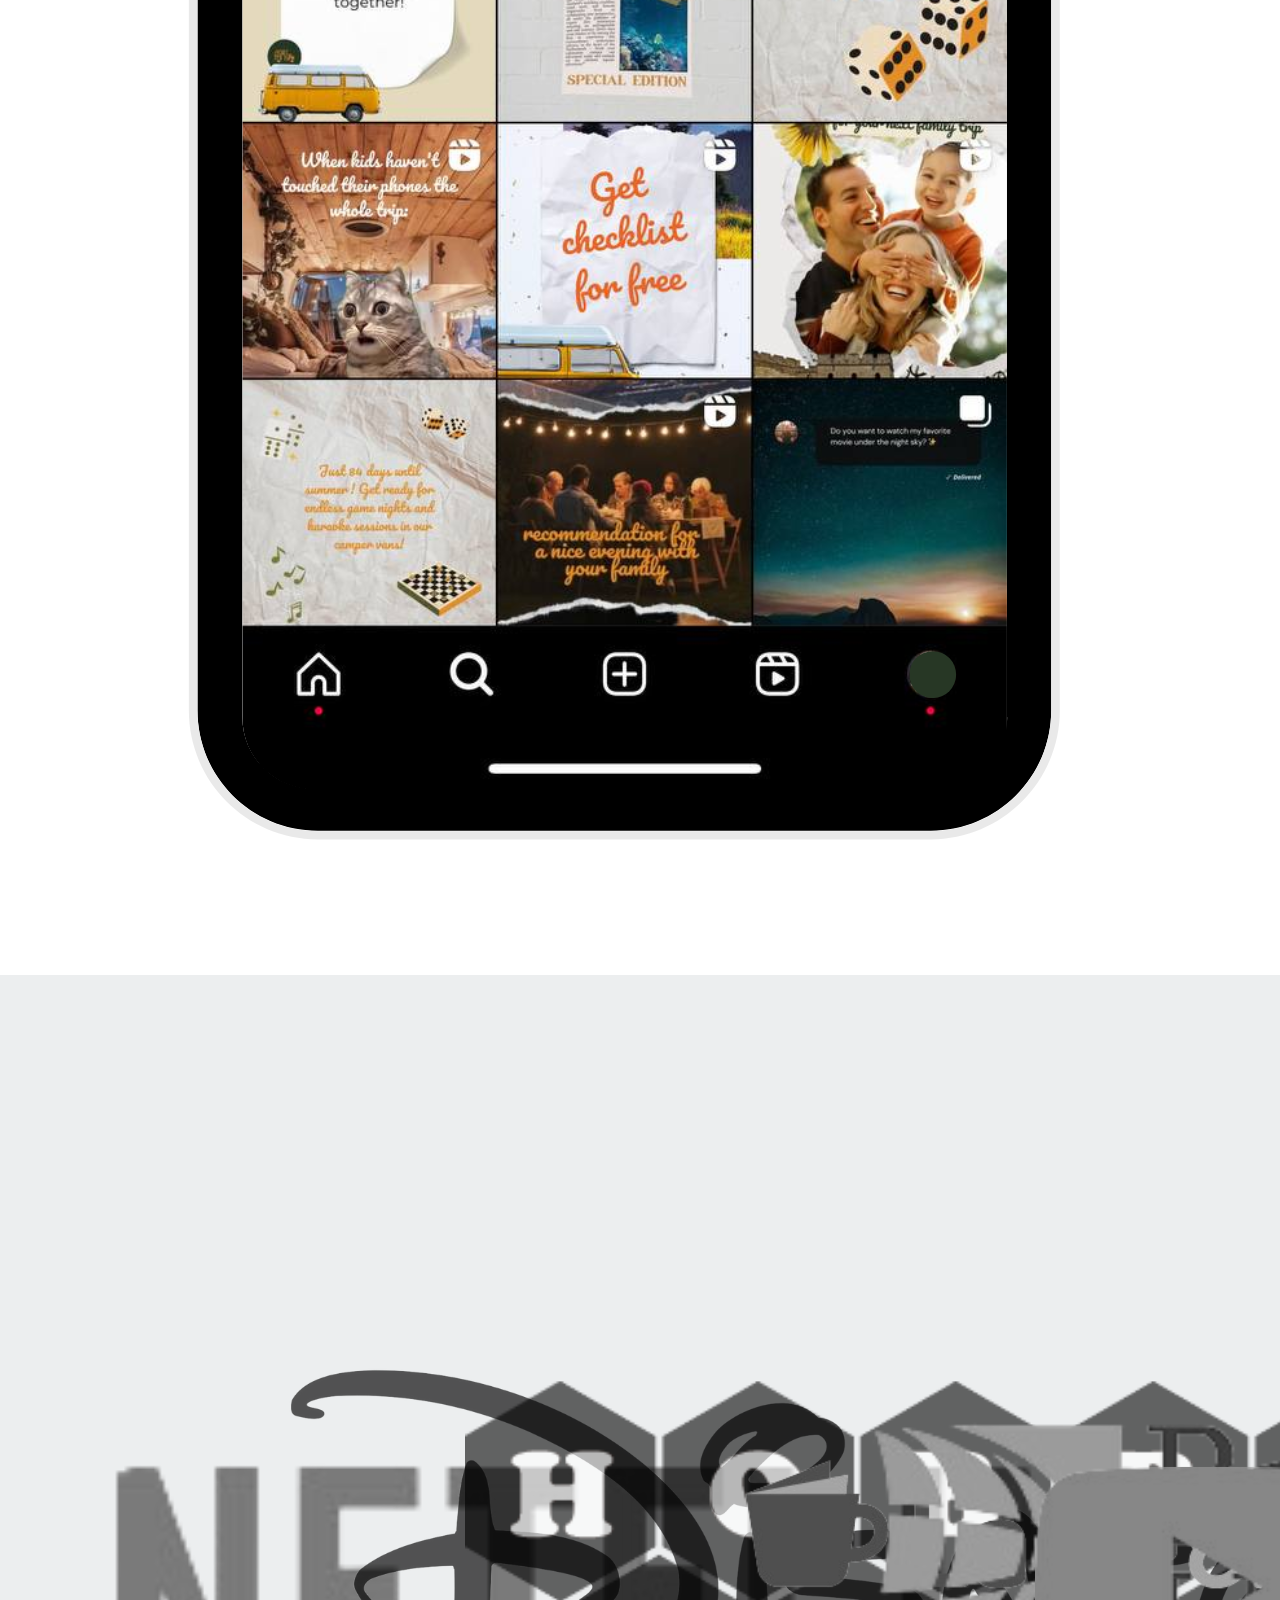
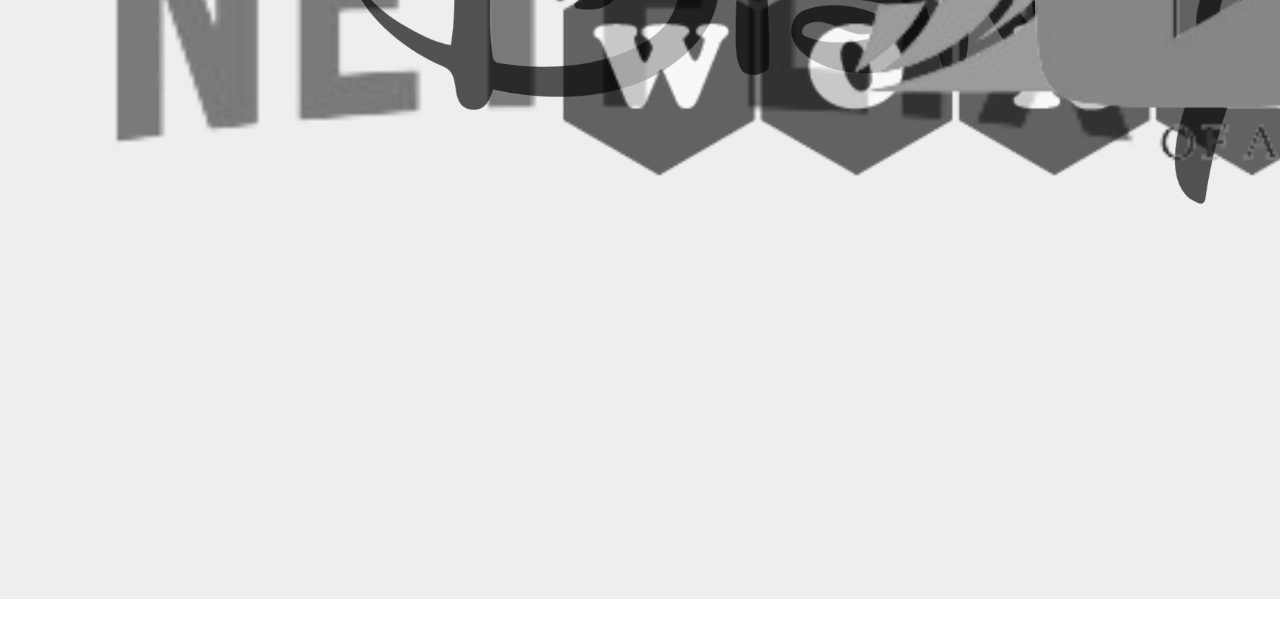
==== commit 8b53b3f0: "Style" ====
--- a/index.html
+++ b/index.html
@@ -32,7 +32,7 @@
 </head>
 <body  class="h-100">
 <!-- Navigation bar, adapted from https://getbootstrap.com/docs/5.1/components/navbar/ -->
-<nav class="navbar navbar-expand-lg navbar-light font-weight-boldmontserrat-famvan .text-darkgreen ">
+<nav class="navbar navbar-expand-lg navbar-light font-weight-boldmontserrat-famvan text-darkgreen ">
   <div class="container-fluid"> <a class="navbar-brand" href="#"> <img src="images/logo1.png" width="40" alt="FamVan"> </a>
     <button class="navbar-toggler" type="button" data-bs-toggle="collapse" data-bs-target="#navbarSupportedContent" aria-controls="navbarSupportedContent" aria-expanded="false" aria-label="Toggle navigation"> <span class="navbar-toggler-icon"></span> </button>
     <div class="collapse navbar-collapse" id="navbarSupportedContent">
@@ -95,8 +95,8 @@
             <div class="row justify-content-between text-center text-md-left">
                 <div data-aos="fade-right" data-aos-duration="1000" data-aos-once="true" class="col-md-6">
 					<h2 class="font-weight-bold pacifico-regular text-style1">Vission&nbsp;</h2>
-                    <p class="my-4 montserrat-famvan">In a world where exploration knows no bounds, we believe that family adventures are the heartbeats of lasting memories. At FamVan, we're dedicated to fueling those journeys, ensuring every moment on the road is filled with joy, discovery, and togetherness</p>
-                    <a href="#" class="btn my-4 atlas-cta cta-blue montserrat-famvan ">Learn More</a>
+                    <p class="my-4 montserrat-famvan">In a hostile world where people are too consumed with their job careers and lose focus on the warmth of home, we believe that if we would only put the same effort into bonding with our loved ones and sharing adventures, we would experience the family magic again.</p>
+                    <a href="corporate.html" class="btn my-4 atlas-cta cta-blue montserrat-famvan" >Learn More</a>
                 </div>
                 <div data-aos="fade-left" data-aos-duration="1000" data-aos-once="true" class="col-md-6 align-self-center">
                     <img src="images/feature-1.png" alt="Take a look inside" class="mx-auto d-block" width="200">
@@ -109,11 +109,16 @@
         <div class="container">
             <div class="row justify-content-between text-center text-md-left">
                 <div data-aos="fade-left" data-aos-duration="1000" data-aos-once="true" class="col-md-6 flex-md-last">
-                    <h2 class="font-weight-bold pacifico-regular text-style2">Mission&nbsp;</h2>
+                    <h2 class="font-weight-bold pacifico-regular text-style2">Values&nbsp;</h2>
                     <p class="my-4 montserrat-famvan">
-                    FamVan's mission is to empower camper van families worldwide with the tools, resources, and inspiration needed to embark on unforgettable adventures, fostering meaningful connections and creating lifelong memories along the way.&nbsp; </p>
-                    <a href="#" class="btn my-4 atlas-cta cta-blue montserrat-famvan">Learn More</a>
-                </div>
+                  <ul class="custom-list">
+					  <li>Family</li>
+					  <li>Comfort</li>
+					  <li>Togetherness</li>
+					  <li>Coziness</li>
+					</ul> </p>
+                    <a href="corporate.html" class="btn my-4 atlas-cta cta-blue montserrat-famvan">Learn More</a>
+              </div>
                 <div data-aos="fade-right" data-aos-duration="1000" data-aos-once="true" class="col-md-6 align-self-center flex-md-first">
                     <img src="images/feature-2.png" alt="Safe and reliable" class="mx-auto d-block" width="200">
                 </div>
--- a/css/styles.css
+++ b/css/styles.css
@@ -1,218 +1,3 @@
-/********** common setting **********/
-body {
-	background-color: transparent !important;
-	background-image: url("../img/texture.jpg");
-}
-	
-h2 {
-    font-size: 2.8rem !important;
-    font-weight: 700;
-}
-
-img {
-    display: block;
-    max-width: 100%;
-}
-
-a,
-button {
-    cursor: pointer;
-}
-
-.jumbotron {
-    margin-bottom: 0 !important;
-}
-
-.atlas-cta {
-    border-radius: 22px !important;
-    padding: 12px 30px !important;
-    font-weight: 700;
-    transition: .3s ease-in-out !important;
-}
-
-.atlas-cta:hover {
-    text-decoration: none;
-    transform: translateY(-5px);
-}
-
-.atlas-cta-wide {
-    width: 100%;
-}
-
-.cta-green {
-    background: #e38e26;
-    color: #192440;
-}
-
-.cta-green:hover {
-    color: #ffffff;
-    background: #e38e26;
-}
-
-.cta-blue {
-    background: #273726;
-    color: #ffffff;
-}
-
-.cta-blue:hover {
-    color: #ffffff;
-    background: #273726;
-}
-
-.cta-ghost {
-    border: 2px solid #192440 !important;
-    color: #192440;
-}
-
-.cta-ghost:hover {
-    color: #ffffff;
-    background: #121a2e;
-}
-
-#banner {
-    background-size: cover;
-}
-
-/********** banner **********/
-#banner header {
-    overflow: hidden;
-}
-
-#banner header img {
-    max-width: 80px;
-}
-
-/********** feature (skew background) **********/
-.feature img {
-    width: 100%;
-    max-width: 480px;
-}
-
-#feature-first {
-    background: linear-gradient(168deg, transparent 55%, #E38E26 0);
-}
-
-#feature-last {
-    background: #E38E26;
-}
-
-
-
-
-/********** contact **********/
-#contact {
-    background-size: cover;
-}
-
-
-#contact ul li {
-    padding: 3px 0;
-}
-
-#contact form {
-    color: #00FFAD;
-}
-
-#contact form input,
-#contact form textarea {
-    background: transparent;
-    border: 1px solid #00FFAD;
-    color: #ffffff;
-}
-
-/********** copyright **********/
-#copyright {
-    background: #192440;
-    padding: 2rem 3rem;
-}
-
-#copyright #social-media a {
-    width: 40px;
-    height: 40px;
-    border-radius: 99%;
-    background: #ffffff;
-    transition: .4s ease;
-}
-
-#copyright #social-media a i {
-    color: #192440;
-    font-size: 1.2rem;
-    line-height: 40px;
-}
-
-#copyright #social-media a:hover {
-    background: #00FFAD;
-}
-
-#copyright #social-media a:hover i {
-    color: #ffffff;
-}
-
-.pacifico-regular {
-  font-family: "Pacifico", cursive;
-  font-weight: 400;
-  font-style: normal;
-}
-
-.text-style1 {
-	color: #E3A925; 
-	text-shadow: 2px 2px #eb6447 }
-.text-style2 {
-	color: #FFFFFF; 
-	text-shadow: 2px 2px #eb6447 }
-
-
-.montserrat-famvan {
-  font-family: "Montserrat", sans-serif;
-  font-optical-sizing: auto;
-  font-weight: 400;
-  font-style: normal;
-}
-
-.video-background {
-    position: fixed;
-    top: 0;
-    left: 0;
-    width: 100%;
-    height: 100%;
-    z-index: -1;
-    overflow: hidden;
-  }
-  video {
-    min-width: 100%;
-    min-height: 100%;
-    width: auto;
-    height: auto;
-    position: absolute;
-    top: 50%;
-    left: 50%;
-    transform: translate(-50%, -50%);
-  }
-
-.socials {
-    display: flex;
-}
-
-.instagram,
-.facebook {
-    flex: 1;
-    padding: 20px;
-}
-
-.instagram img,
-.facebook img {
-    width: 100%;
-    height: auto;
-    border: 2px solid #ccc;
-    border-radius: 10px;
-    transition: transform 0.3s ease;
-}
-
-.instagram img:hover,
-.facebook img:hover {
-    transform: scale(1.05);
-}
-
 /* Importing a Google Font */
 
 @import url('https://fonts.googleapis.com/css2?family=Raleway:ital,wght@0,200;0,400;0,700;1,200;1,400;1,700&display=swap');
@@ -222,7 +7,6 @@
 body {
 	background-color: transparent !important;
 	background-image: url("../images/background2.jpg");
-	
 }
 
 /* Changing the background colour for the header */
@@ -279,14 +63,15 @@
   font-weight: 400;
   font-style: normal;
 }
-
+.maintext {
+	text-decoration-color: bla
+}
  .section {
-            padding: -50px;
+            padding: 50px;
             text-align: center;
             color: #fff;
 	        width: 100%;
 	 		box-sizing: border-box;
-	 		margin-top: 0px
         }
         #section1 {
             background-color: #273726;
@@ -320,11 +105,10 @@
             width: 200px;
             height: auto;
             border-radius: 10px
-				
 }
 
 .image-links a:hover img {
-	box-shadow: 0 0 10px rgba(0, 0, 0, 0.3); /* Adjust shadow color and strength as needed */
+	box-shadow: 0 0 10px rgba(0, 0, 0, 0.3); 
         }
 .text-style-main {
 	color: black; }
@@ -344,32 +128,13 @@
     width: 100%;
     position: absolute;
   }
-
-.content {
-    display: flex;
-    flex-direction: row;
-    justify-content: space-between;
-    align-items: center;
+.carousel {
+  width: 50%;
+  height: 40%;
+  margin: auto;
 }
-
-.text {
-    flex: 1;
-    padding-left: 60px; 
-}
-
-.image {
-    flex: 1;
-    text-align: right;
-}
-
-.text-darkgreen
-{color: 273726 !important}
+.carousel-item iframe {
+        margin-bottom: 30px;
+    }
 
 
-
-/********** RWD **********/
-@media (max-width: 575px) {
-    #banner h1 {
-        font-size: 3.6rem;
-    }
-}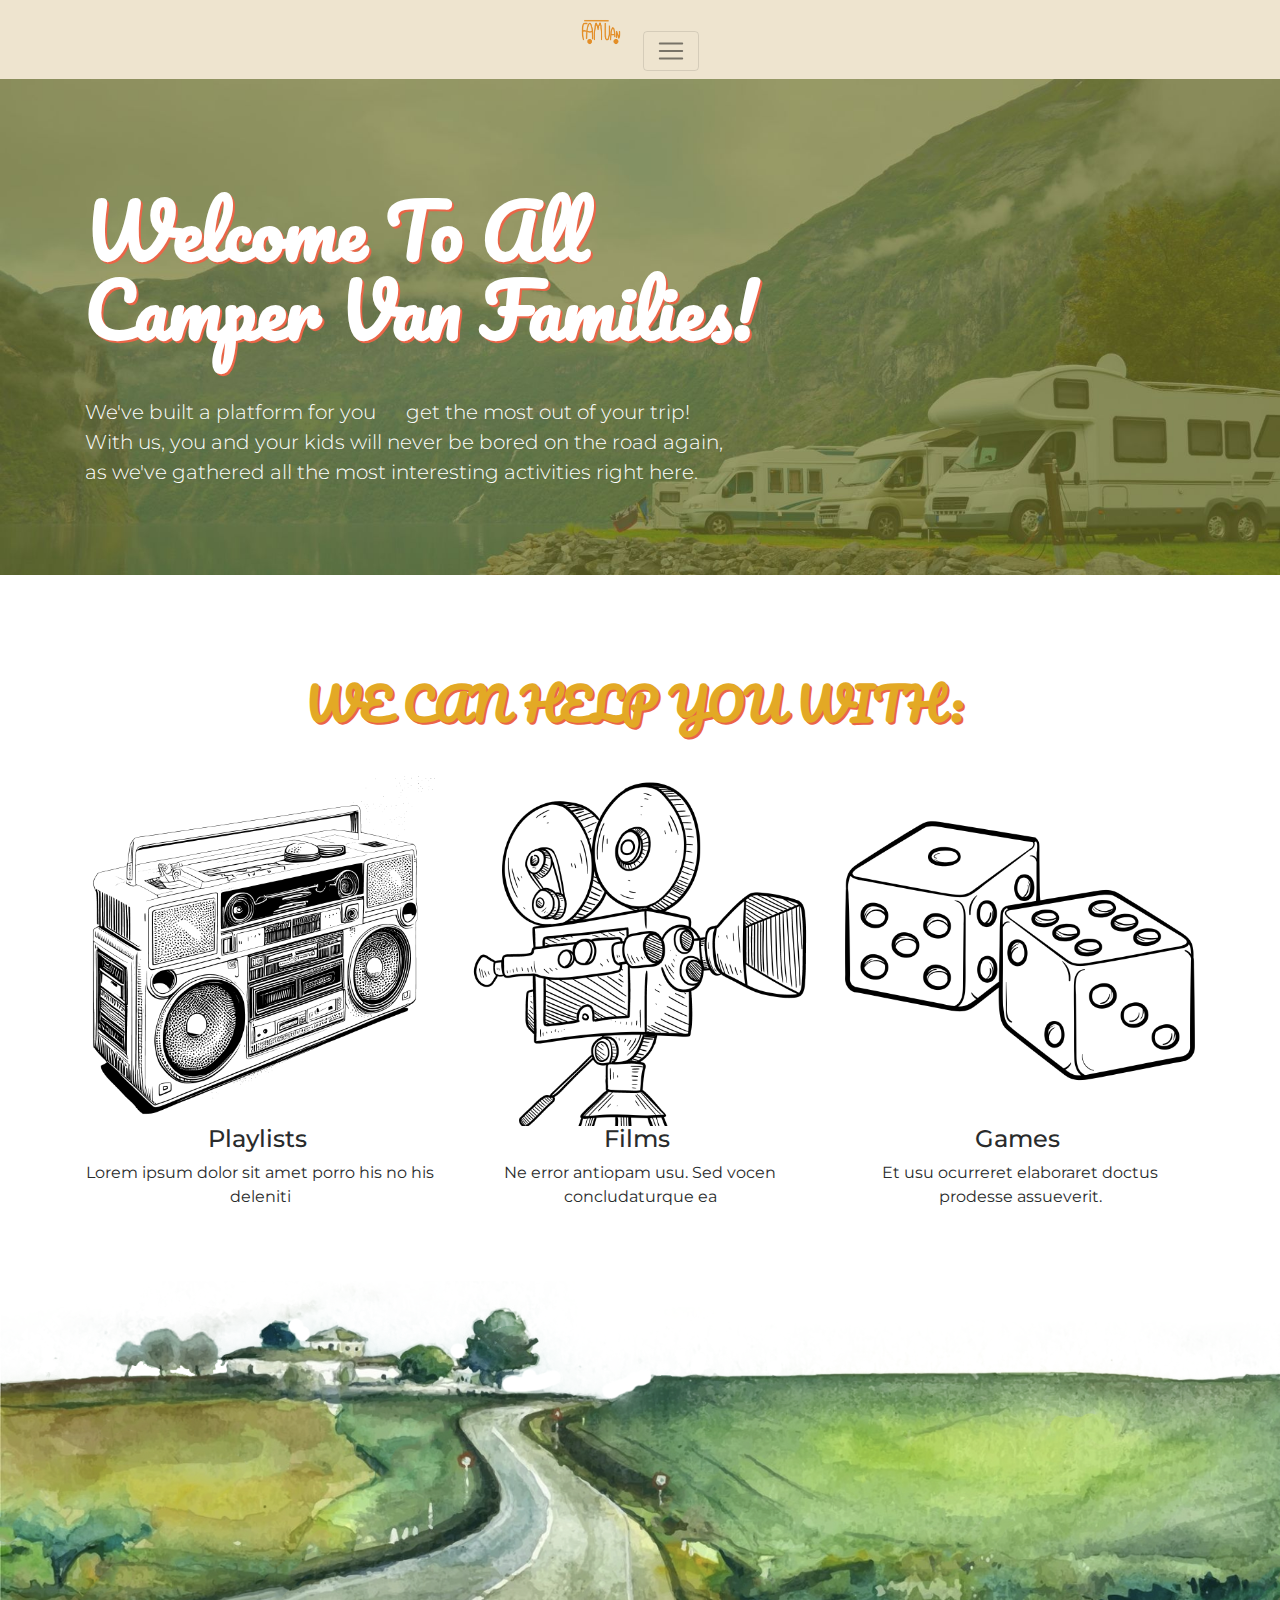
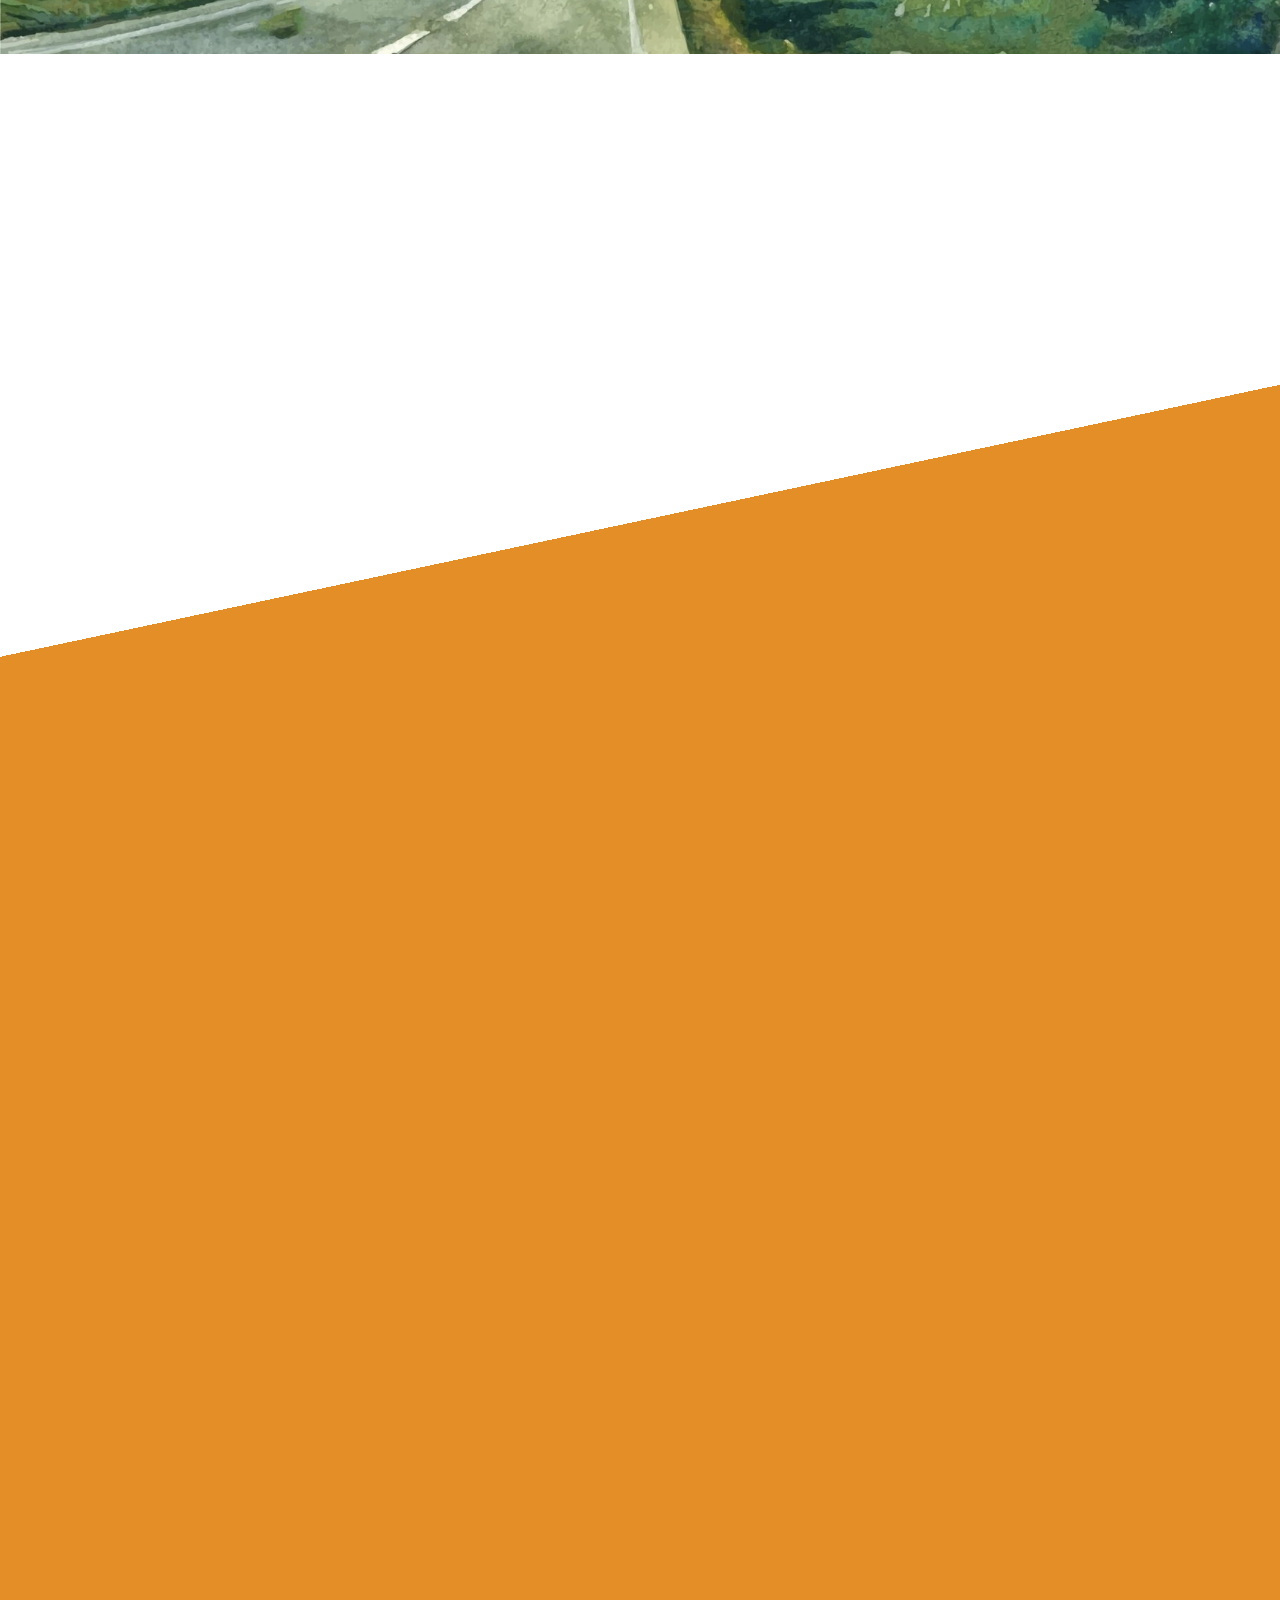
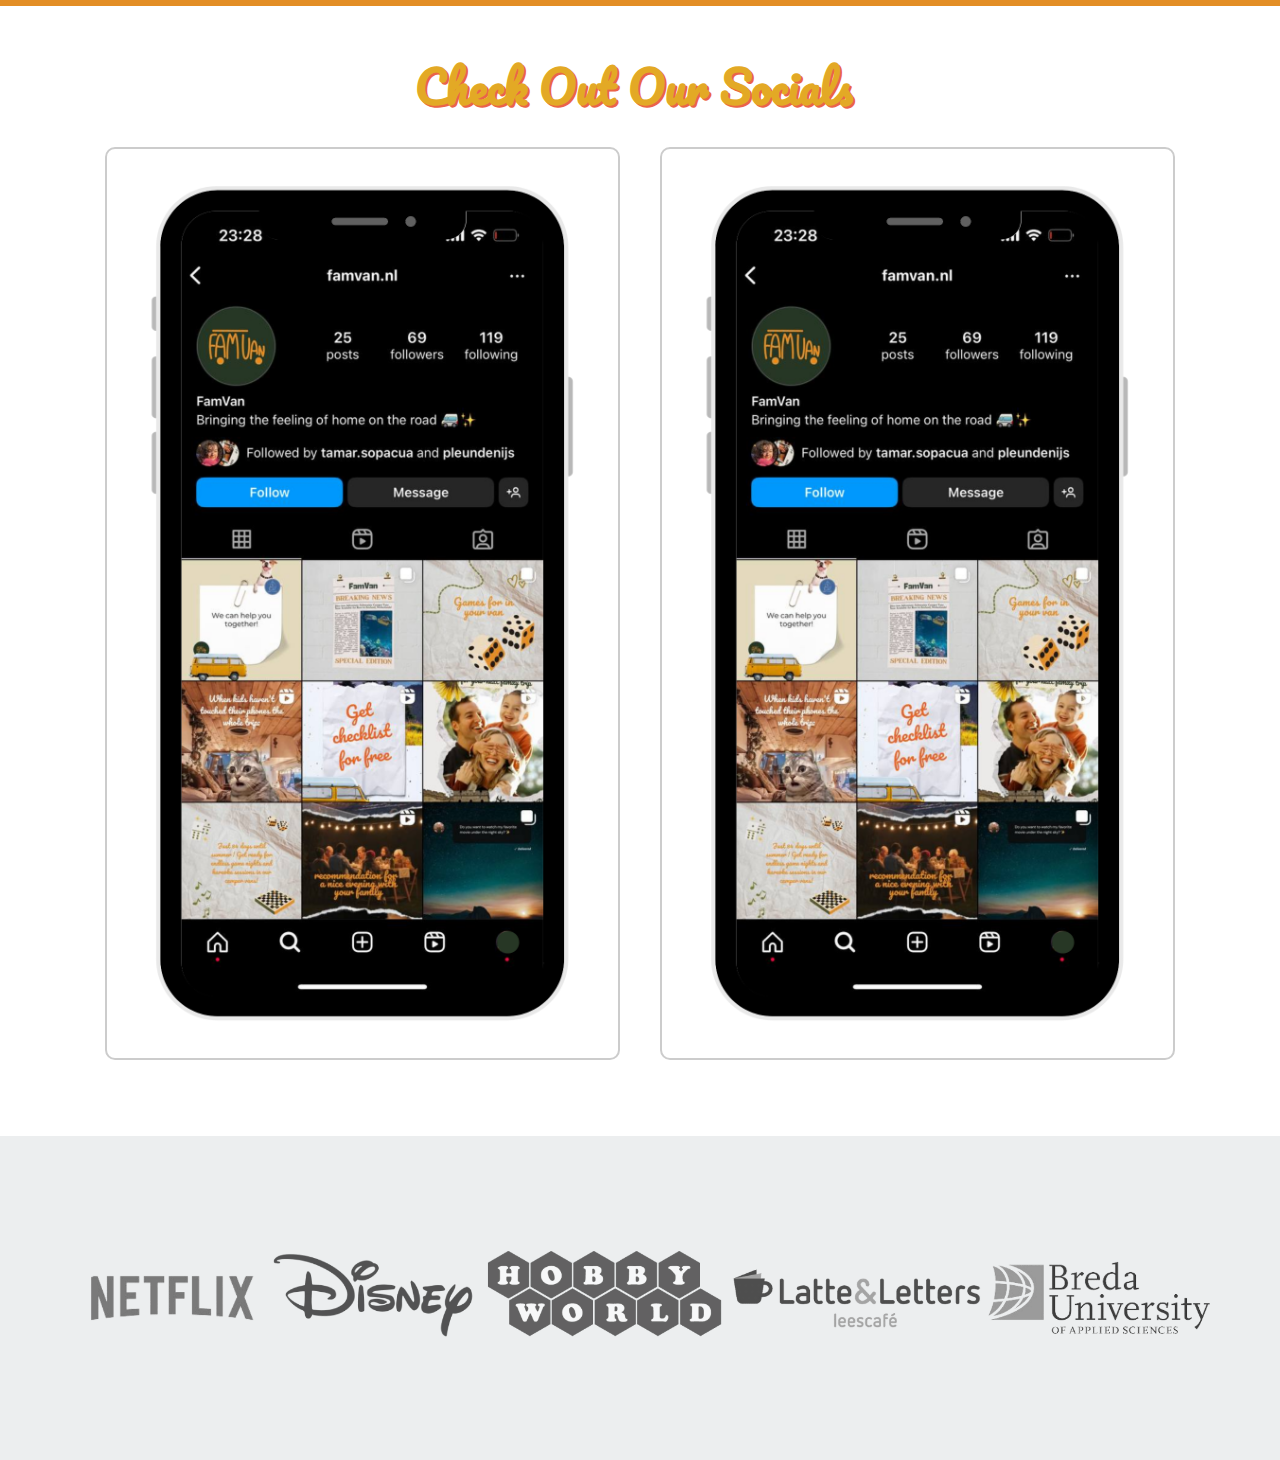
==== commit a7b469fa: "style" ====
--- a/index.html
+++ b/index.html
@@ -53,17 +53,16 @@
       <div class="container text-center text-md-left">
 		  
             <header> </header>
-            <h1 data-aos="fade" data-aos-easing="linear" data-aos-duration="1000" data-aos-once="true" class="display-3 text-white font-weight-bold my-5 pacifico-regular text-style1">
+        <h1 data-aos="fade" data-aos-easing="linear" data-aos-duration="1000" data-aos-once="true" class="display-3 text-white font-weight-bold my-5 pacifico-regular text-style1">
             	Welcome To All <br>
             	Camper Van Families!
             </h1>
         <p data-aos="fade" data-aos-easing="linear" data-aos-duration="1000" data-aos-once="true" class="lead text-white my-4 montserrat-famvan">
-                We've built a platform to ensure you get the most out of your trip! 
-				<br> With us, you and your kids will never be bored on the road again, 
+                We've built a platform for you&nbsp; &nbsp; &nbsp; get the most out of your trip! <br> With us, you and your kids will never be bored on the road again, 
 				<br> as we've gathered all the most interesting activities right here.
             </p>
 			
-      <a href="#" data-aos="fade" data-aos-easing="linear" data-aos-duration="1000" data-aos-once="true" class="btn my-4 atlas-cta cta-green montserrat-famvan">Get Started</a></div>
+      </div>
         </div>
     <!-- three-blcok -->
     <div class="container my-5 py-2" >
@@ -142,15 +141,15 @@
         </div>
     </div>
     </div>
-    <!-- client -->
+    <!-- client 
     <div class="jumbotron jumbotron-fluid">
         <div class="container">
             <div class="row">
                 <div class="col-sm-4 col-md-2 py-2 align-self-center">
                     <img src="images/client-1.png" class="mx-auto d-block">
                 </div>
-                <div class="col-sm-4 col-md-2 py-2 align-self-center">
-                    <img src="images/client-2.png" class="mx-auto d-block">
+                <div class="col-sm-4 col-md-2 py-2 align-self-center container">
+                    <img src="images/client-2.png"  alt="Responsive Image">
                 </div>
                 <div class="col-sm-4 col-md-2 py-2 align-self-center">
                     <img src="images/client-3.png" class="mx-auto d-block">
@@ -168,7 +167,15 @@
         </div>
     </div>
   
-	
+	-->
+	<div class="jumbotron jumbotron-fluid">
+        <div class="container">
+            <div class="row">
+                <div class="  py-2 align-self-center">
+                    <img src="images/partners.png" class="mx-auto d-block">
+                </div>
+				</div>
+		</div>
     
     <!-- AOS -->
     <script src="js/aos.js"></script> 
--- a/css/styles.css
+++ b/css/styles.css
@@ -1,12 +1,225 @@
-/* Importing a Google Font */
-
-@import url('https://fonts.googleapis.com/css2?family=Raleway:ital,wght@0,200;0,400;0,700;1,200;1,400;1,700&display=swap');
+/********** common setting **********/
+
+body {
+	background-color: transparent !important;
+	background-image: url("../img/texture.jpg");
+}
+	
+h2 {
+    font-size: 2.8rem !important;
+    font-weight: 700;
+}
+
+img {
+    display: block;
+    max-width: 100%;
+}
+
+a,
+button {
+    cursor: pointer;
+}
+
+.jumbotron {
+    margin-bottom: 0 !important;
+}
+
+.atlas-cta {
+    border-radius: 22px !important;
+    padding: 12px 30px !important;
+    font-weight: 700;
+    transition: .3s ease-in-out !important;
+}
+
+.atlas-cta:hover {
+    text-decoration: none;
+    transform: translateY(-5px);
+}
+
+.atlas-cta-wide {
+    width: 100%;
+}
+
+.cta-green {
+    background: #e38e26;
+    color: #192440;
+}
+
+.cta-green:hover {
+    color: #ffffff;
+    background: #e38e26;
+}
+
+.cta-blue {
+    background: #273726;
+    color: #ffffff;
+}
+
+.cta-blue:hover {
+    color: #ffffff;
+    background: #273726;
+}
+
+.cta-ghost {
+    border: 2px solid #192440 !important;
+    color: #192440;
+}
+
+.cta-ghost:hover {
+    color: #ffffff;
+    background: #121a2e;
+}
+
+#banner {
+    background-size: cover;
+}
+
+/********** banner **********/
+#banner header {
+    overflow: hidden;
+}
+
+#banner header img {
+    max-width: 80px;
+}
+
+/********** feature (skew background) **********/
+.feature img {
+    width: 100%;
+    max-width: 480px;
+}
+
+#feature-first {
+    background: linear-gradient(168deg, transparent 55%, #E38E26 0);
+}
+
+#feature-last {
+    background: #E38E26;
+}
+
+
+
+
+/********** contact **********/
+#contact {
+    background-size: cover;
+}
+
+
+#contact ul li {
+    padding: 3px 0;
+}
+
+#contact form {
+    color: #00FFAD;
+}
+
+#contact form input,
+#contact form textarea {
+    background: transparent;
+    border: 1px solid #00FFAD;
+    color: #ffffff;
+}
+
+/********** copyright **********/
+#copyright {
+    background: #192440;
+    padding: 2rem 3rem;
+}
+
+#copyright #social-media a {
+    width: 40px;
+    height: 40px;
+    border-radius: 99%;
+    background: #ffffff;
+    transition: .4s ease;
+}
+
+#copyright #social-media a i {
+    color: #192440;
+    font-size: 1.2rem;
+    line-height: 40px;
+}
+
+#copyright #social-media a:hover {
+    background: #00FFAD;
+}
+
+#copyright #social-media a:hover i {
+    color: #ffffff;
+}
+
+.pacifico-regular {
+  font-family: "Pacifico", cursive;
+  font-weight: 400;
+  font-style: normal;
+}
+
+.text-style1 {
+	color: #E3A925; 
+	text-shadow: 2px 2px #eb6447 }
+.text-style2 {
+	color: #FFFFFF; 
+	text-shadow: 2px 2px #eb6447 }
+
+
+.montserrat-famvan {
+  font-family: "Montserrat", sans-serif;
+  font-optical-sizing: auto;
+  font-weight: 400;
+  font-style: normal;
+}
+
+.video-background {
+    position: fixed;
+    top: 0;
+    left: 0;
+    width: 100%;
+    height: 100%;
+    z-index: -1;
+    overflow: hidden;
+  }
+  video {
+    min-width: 100%;
+    min-height: 100%;
+    width: auto;
+    height: auto;
+    position: absolute;
+    top: 50%;
+    left: 50%;
+    transform: translate(-50%, -50%);
+  }
+
+.socials {
+    display: flex;
+}
+
+.instagram,
+.facebook {
+    flex: 1;
+    padding: 20px;
+}
+
+.instagram img,
+.facebook img {
+    width: 100%;
+    height: auto;
+    border: 2px solid #ccc;
+    border-radius: 10px;
+    transition: transform 0.3s ease;
+}
+
+.instagram img:hover,
+.facebook img:hover {
+    transform: scale(1.05);
+}
 
 /* Changing the main font and background colour */
 
 body {
 	background-color: transparent !important;
 	background-image: url("../images/background2.jpg");
+	
 }
 
 /* Changing the background colour for the header */
@@ -63,15 +276,14 @@
   font-weight: 400;
   font-style: normal;
 }
-.maintext {
-	text-decoration-color: bla
-}
+
  .section {
-            padding: 50px;
+            padding: -50px;
             text-align: center;
             color: #fff;
 	        width: 100%;
 	 		box-sizing: border-box;
+	 		margin-top: 0px
         }
         #section1 {
             background-color: #273726;
@@ -104,11 +316,11 @@
         .image-links img {
             width: 200px;
             height: auto;
-            border-radius: 10px
+				
 }
 
 .image-links a:hover img {
-	box-shadow: 0 0 10px rgba(0, 0, 0, 0.3); 
+	box-shadow: 0 0 10px rgba(0, 0, 0, 0.3); /* Adjust shadow color and strength as needed */
         }
 .text-style-main {
 	color: black; }
@@ -128,6 +340,13 @@
     width: 100%;
     position: absolute;
   }
+
+.content {
+    display: flex;
+    flex-direction: row;
+    justify-content: space-between;
+    align-items: center;
+}
 .carousel {
   width: 50%;
   height: 40%;
@@ -135,6 +354,70 @@
 }
 .carousel-item iframe {
         margin-bottom: 30px;
+}
+
+.text {
+    flex: 1;
+    padding-left: 60px; 
+}
+
+.image {
+    flex: 1;
+    text-align: right;
+}
+
+.text-darkgreen
+{color: 273726 !important}
+
+
+.grid-container {
+    display: grid;
+    grid-template-columns: repeat(3, 1fr); /* 3 columns */
+    gap: 10px; /* spacing between images */
+  }
+
+  .grid-item {
+    position: relative;
+    width: 300px; /* set width of each item to 200px */
+    height: 300px; /* set height of each item to 200px */
+    overflow: hidden; /* Hide overflow to prevent image overflow */
+  }
+
+  .grid-item img {
+    width: 100%;
+    height: 100%;
+    object-fit: cover; /* maintains aspect ratio without stretching */
+    transition: transform 0.3s ease; /* Smooth transition for zoom effect */
+  }
+
+  .grid-item:hover img {
+    transform: scale(1.1); /* Zoom effect on hover */ 
+}
+
+.container {
+    max-width: 100%;
+    height: auto;
+}
+	.custom-list {
+    list-style: none;
+    padding: 0;
+}
+
+.custom-list li {
+    padding: 10px;
+	flex: 1;
+}
+
+/* Media query for smaller screens */
+@media only screen and (max-width: 600px) {
+    .custom-list li {
+        font-size: 14px; /* Decrease font size */
     }
-
-
+}  
+	  
+/********** RWD **********/
+@media (max-width: 575px) {
+    #banner h1 {
+        font-size: 3.6rem;
+    }
+}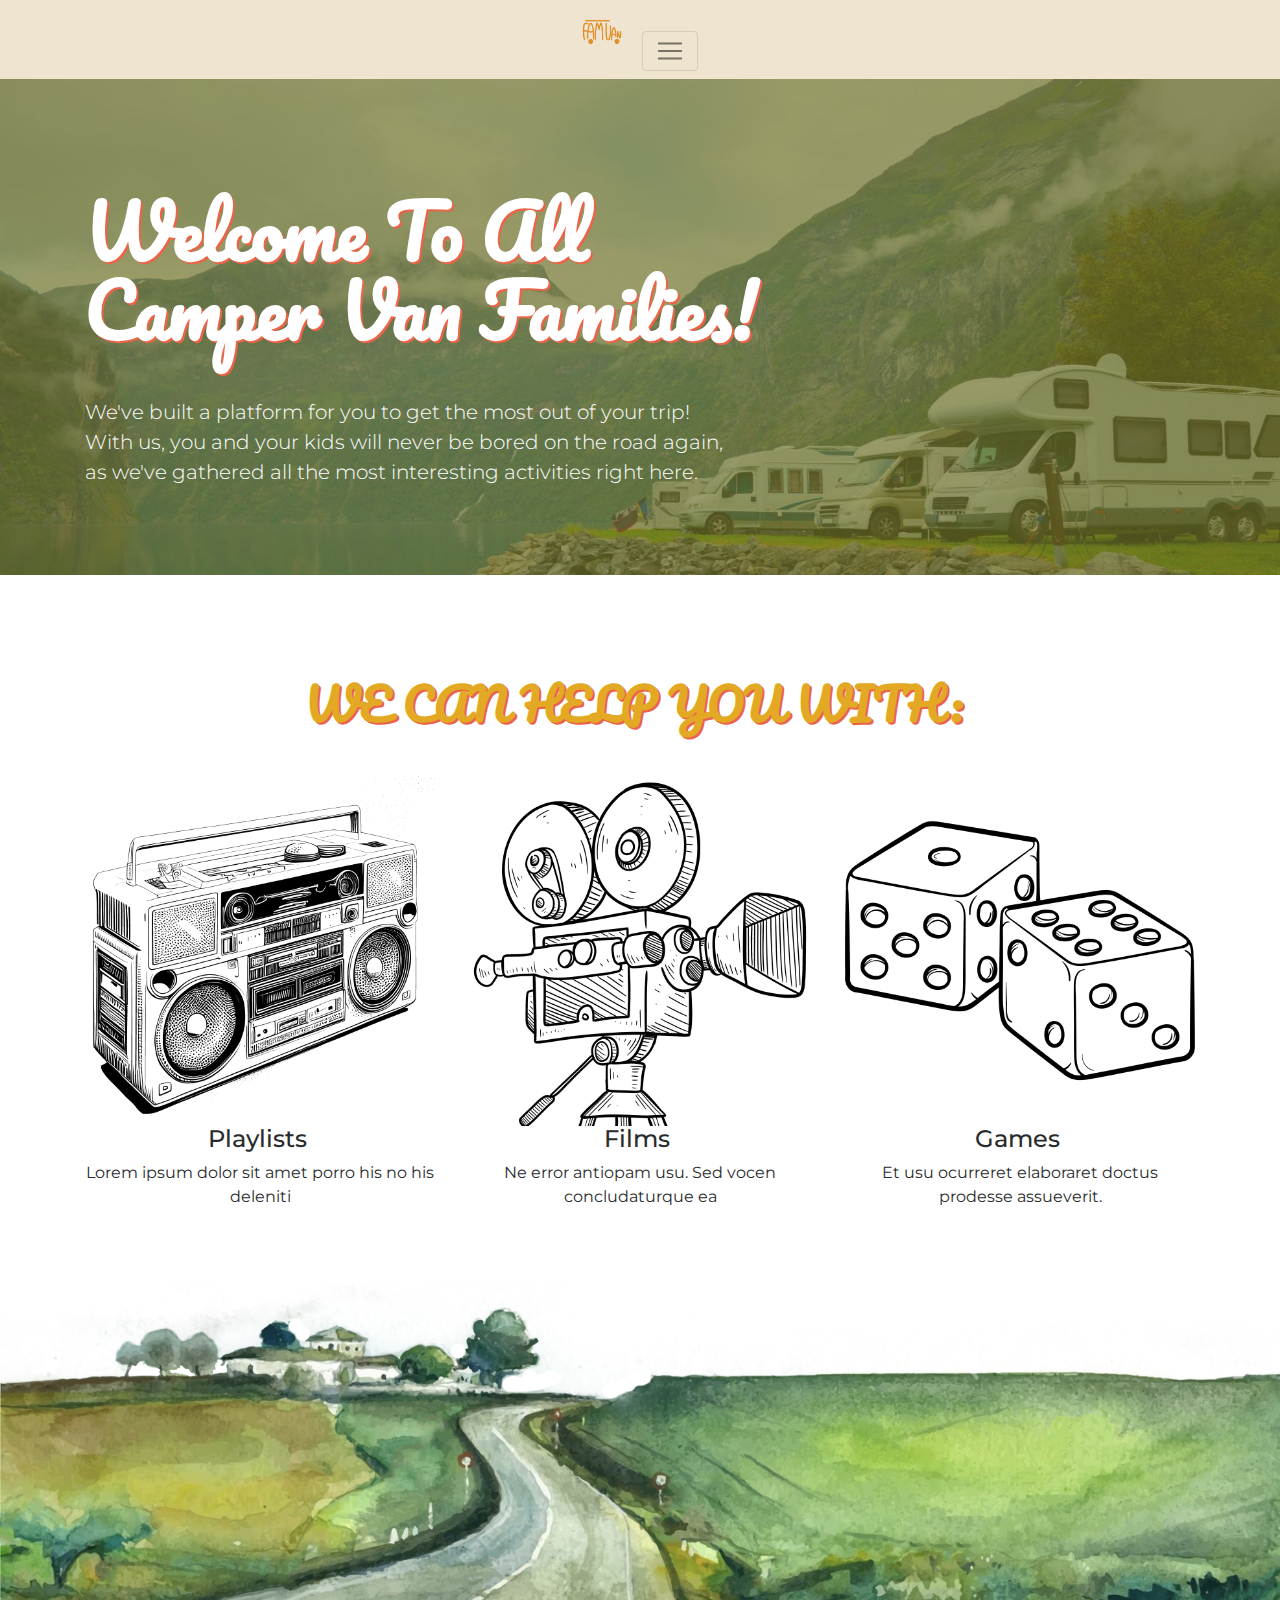
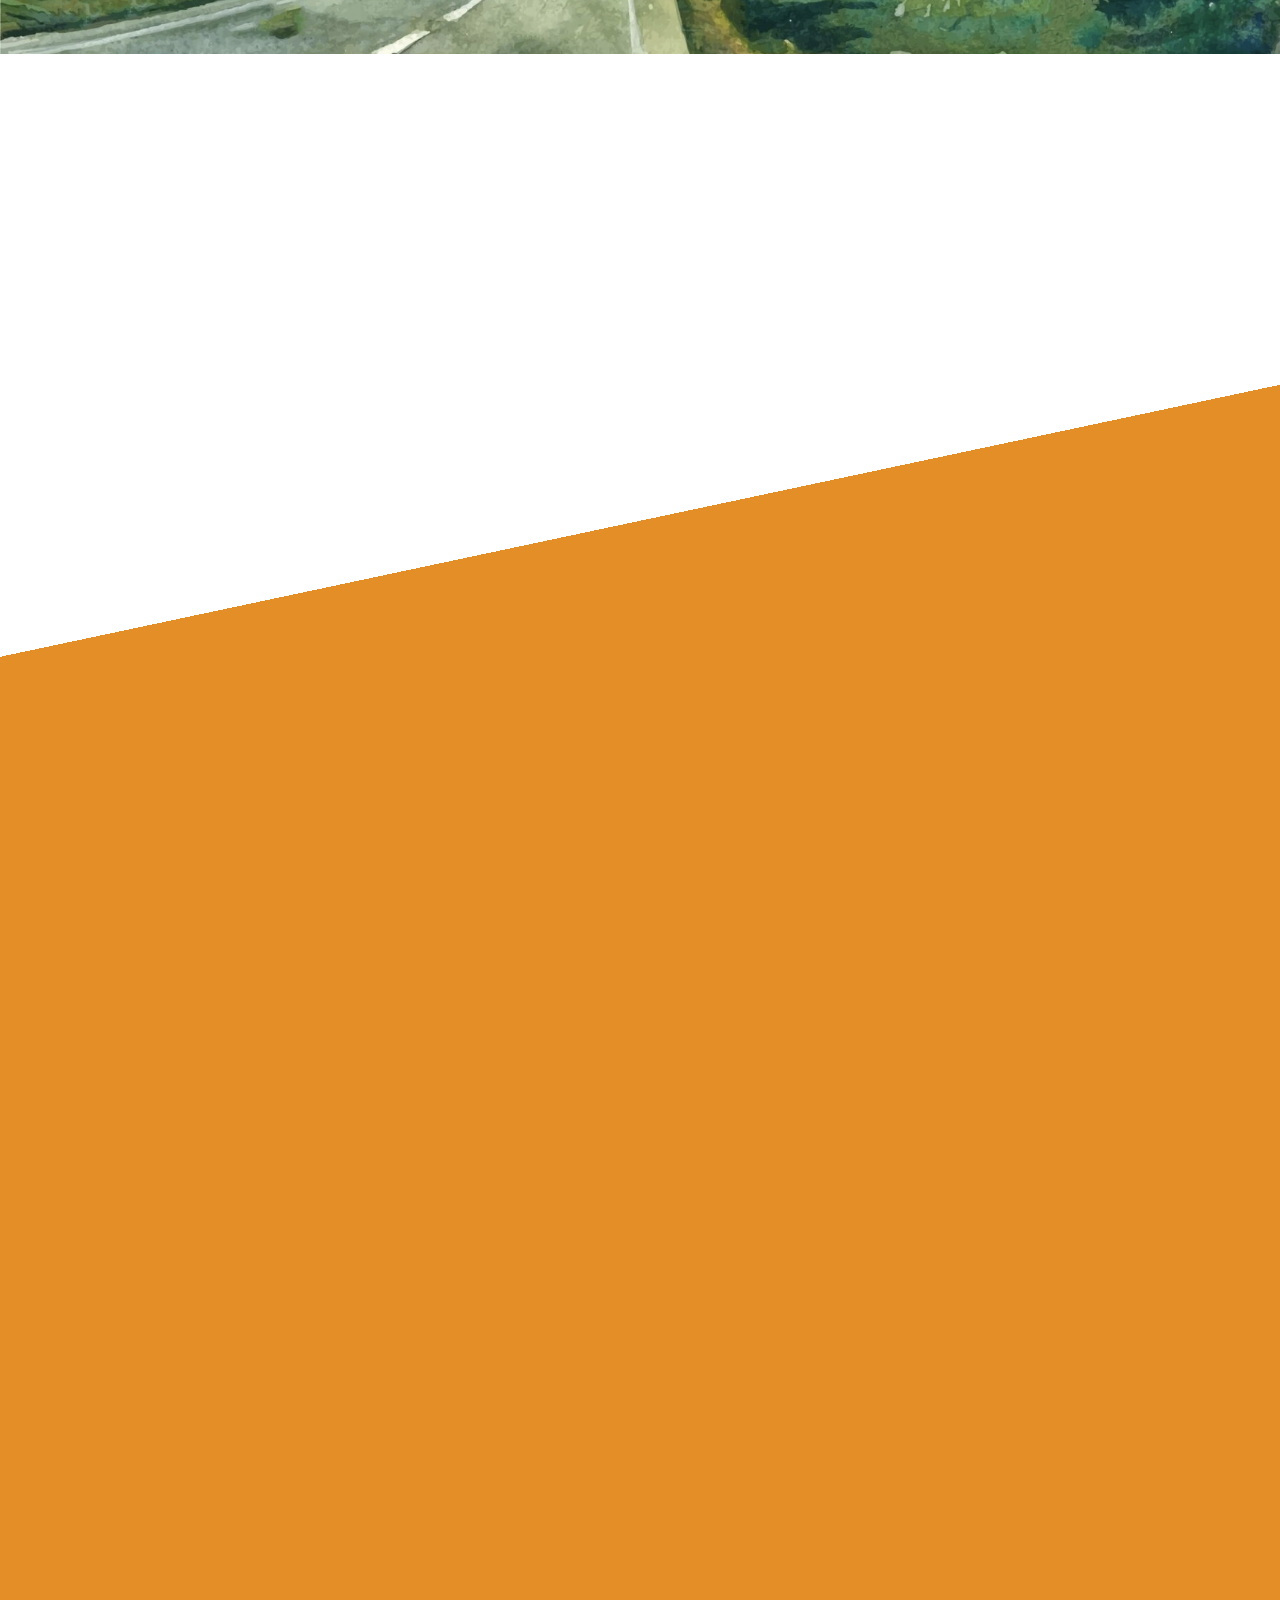
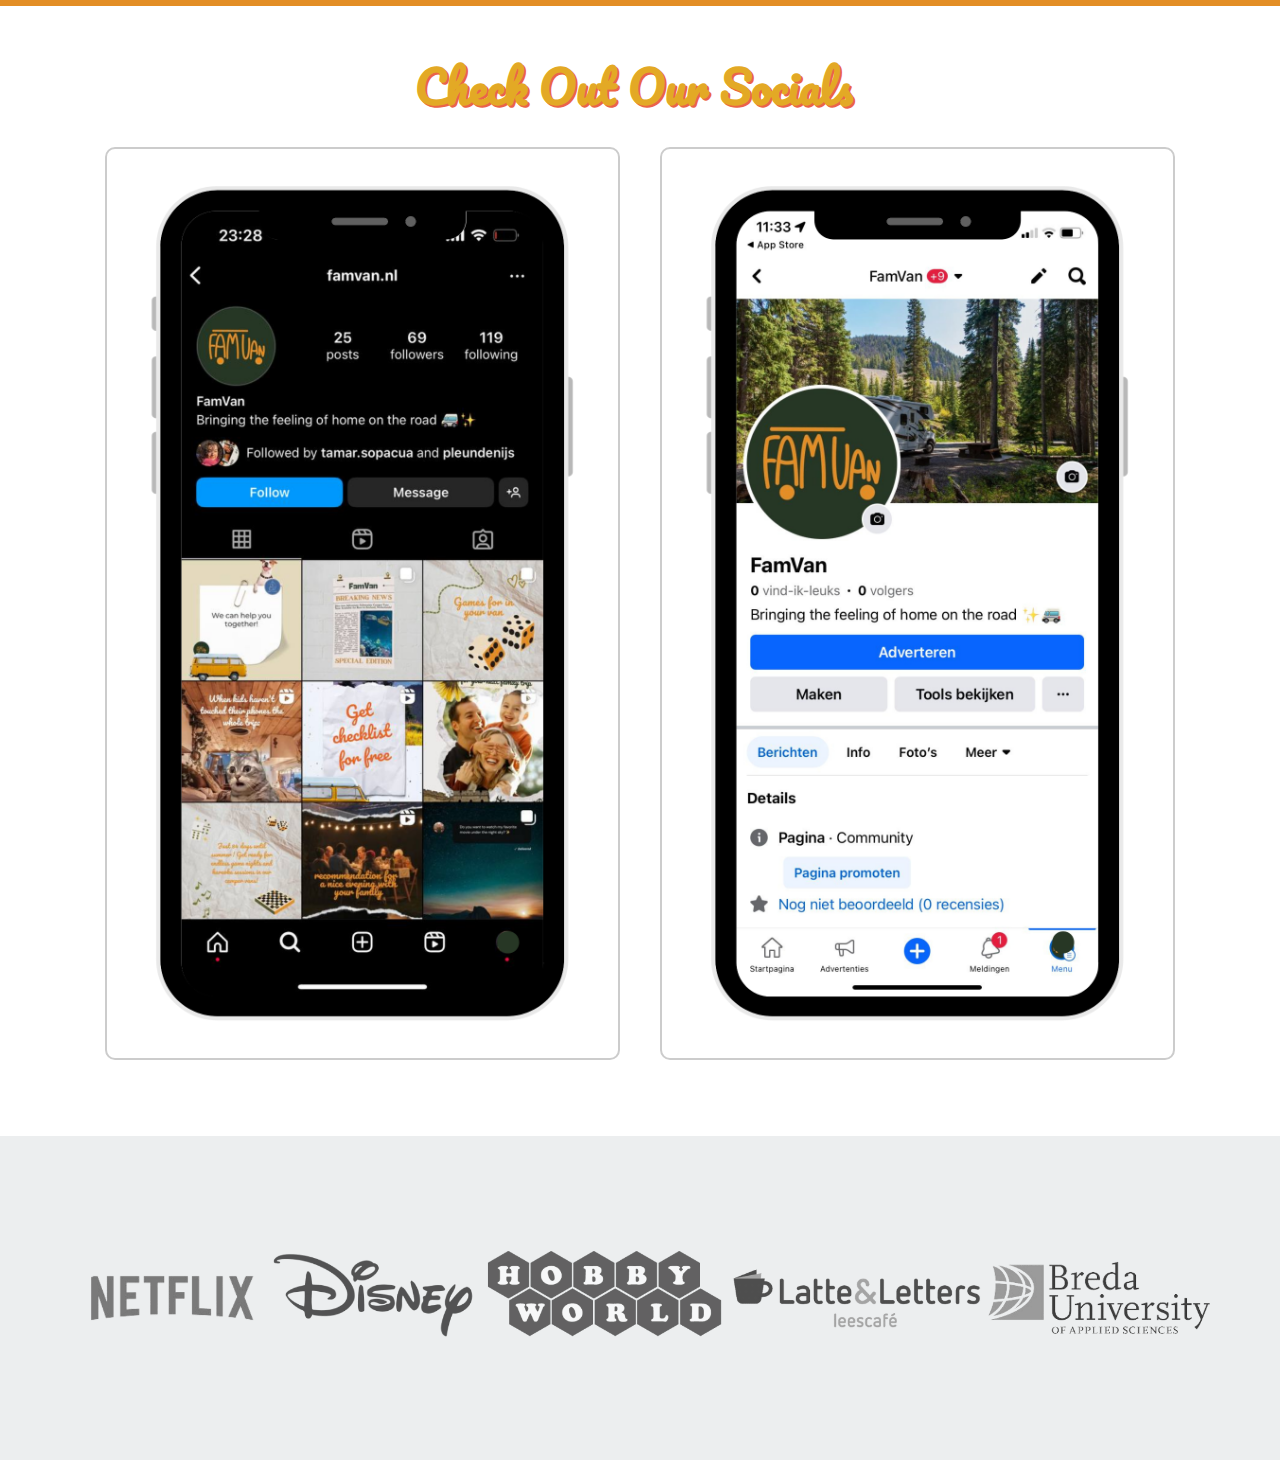
==== commit ad0c9d15: "styles" ====
--- a/index.html
+++ b/index.html
@@ -32,7 +32,7 @@
 </head>
 <body  class="h-100">
 <!-- Navigation bar, adapted from https://getbootstrap.com/docs/5.1/components/navbar/ -->
-<nav class="navbar navbar-expand-lg navbar-light font-weight-boldmontserrat-famvan text-darkgreen ">
+<nav class="navbar navbar-expand-lg navbar-light montserrat-famvan text-darkgreen ">
   <div class="container-fluid"> <a class="navbar-brand" href="#"> <img src="images/logo1.png" width="40" alt="FamVan"> </a>
     <button class="navbar-toggler" type="button" data-bs-toggle="collapse" data-bs-target="#navbarSupportedContent" aria-controls="navbarSupportedContent" aria-expanded="false" aria-label="Toggle navigation"> <span class="navbar-toggler-icon"></span> </button>
     <div class="collapse navbar-collapse" id="navbarSupportedContent">
@@ -58,7 +58,7 @@
             	Camper Van Families!
             </h1>
         <p data-aos="fade" data-aos-easing="linear" data-aos-duration="1000" data-aos-once="true" class="lead text-white my-4 montserrat-famvan">
-                We've built a platform for you&nbsp; &nbsp; &nbsp; get the most out of your trip! <br> With us, you and your kids will never be bored on the road again, 
+                We've built a platform for you to get the most out of your trip! <br> With us, you and your kids will never be bored on the road again, 
 				<br> as we've gathered all the most interesting activities right here.
             </p>
 			
@@ -110,7 +110,7 @@
                 <div data-aos="fade-left" data-aos-duration="1000" data-aos-once="true" class="col-md-6 flex-md-last">
                     <h2 class="font-weight-bold pacifico-regular text-style2">Values&nbsp;</h2>
                     <p class="my-4 montserrat-famvan">
-                  <ul class="custom-list">
+                  <ul class="custom-list text-darkgreen montserrat-famvan">
 					  <li>Family</li>
 					  <li>Comfort</li>
 					  <li>Togetherness</li>
@@ -130,13 +130,13 @@
         <h2 class="text-center font-weight-bold d-block mb-3 pacifico-regular text-style1">Check Out Our Socials&nbsp;</h2>
          <div class="socials">
         <div class="instagram">
-            <a href="https://www.instagram.com" target="_blank">
+            <a href="https://www.instagram.com/famvan.nl/" target="_blank">
                 <img src="images/instagram.png" alt="Instagram Screenshot" >
             </a>
         </div>
         <div class="facebook">
-            <a href="https://www.facebook.com" target="_blank">
-                <img src="images/instagram.png" alt="Facebook Screenshot">
+            <a href="https://www.facebook.com/famvan.nl" target="_blank">
+                <img src="images/facebook.png" alt="Facebook Screenshot">
             </a>
         </div>
     </div>
--- a/css/styles.css
+++ b/css/styles.css
@@ -408,6 +408,18 @@
 	flex: 1;
 }
 
+.lightgreen {
+	background-color: #757B33;
+	}
+
+.yellow{
+	background-color: #e38e26;
+	}
+
+.orange{
+	background-color: #eb6425;
+	}
+}
 /* Media query for smaller screens */
 @media only screen and (max-width: 600px) {
     .custom-list li {
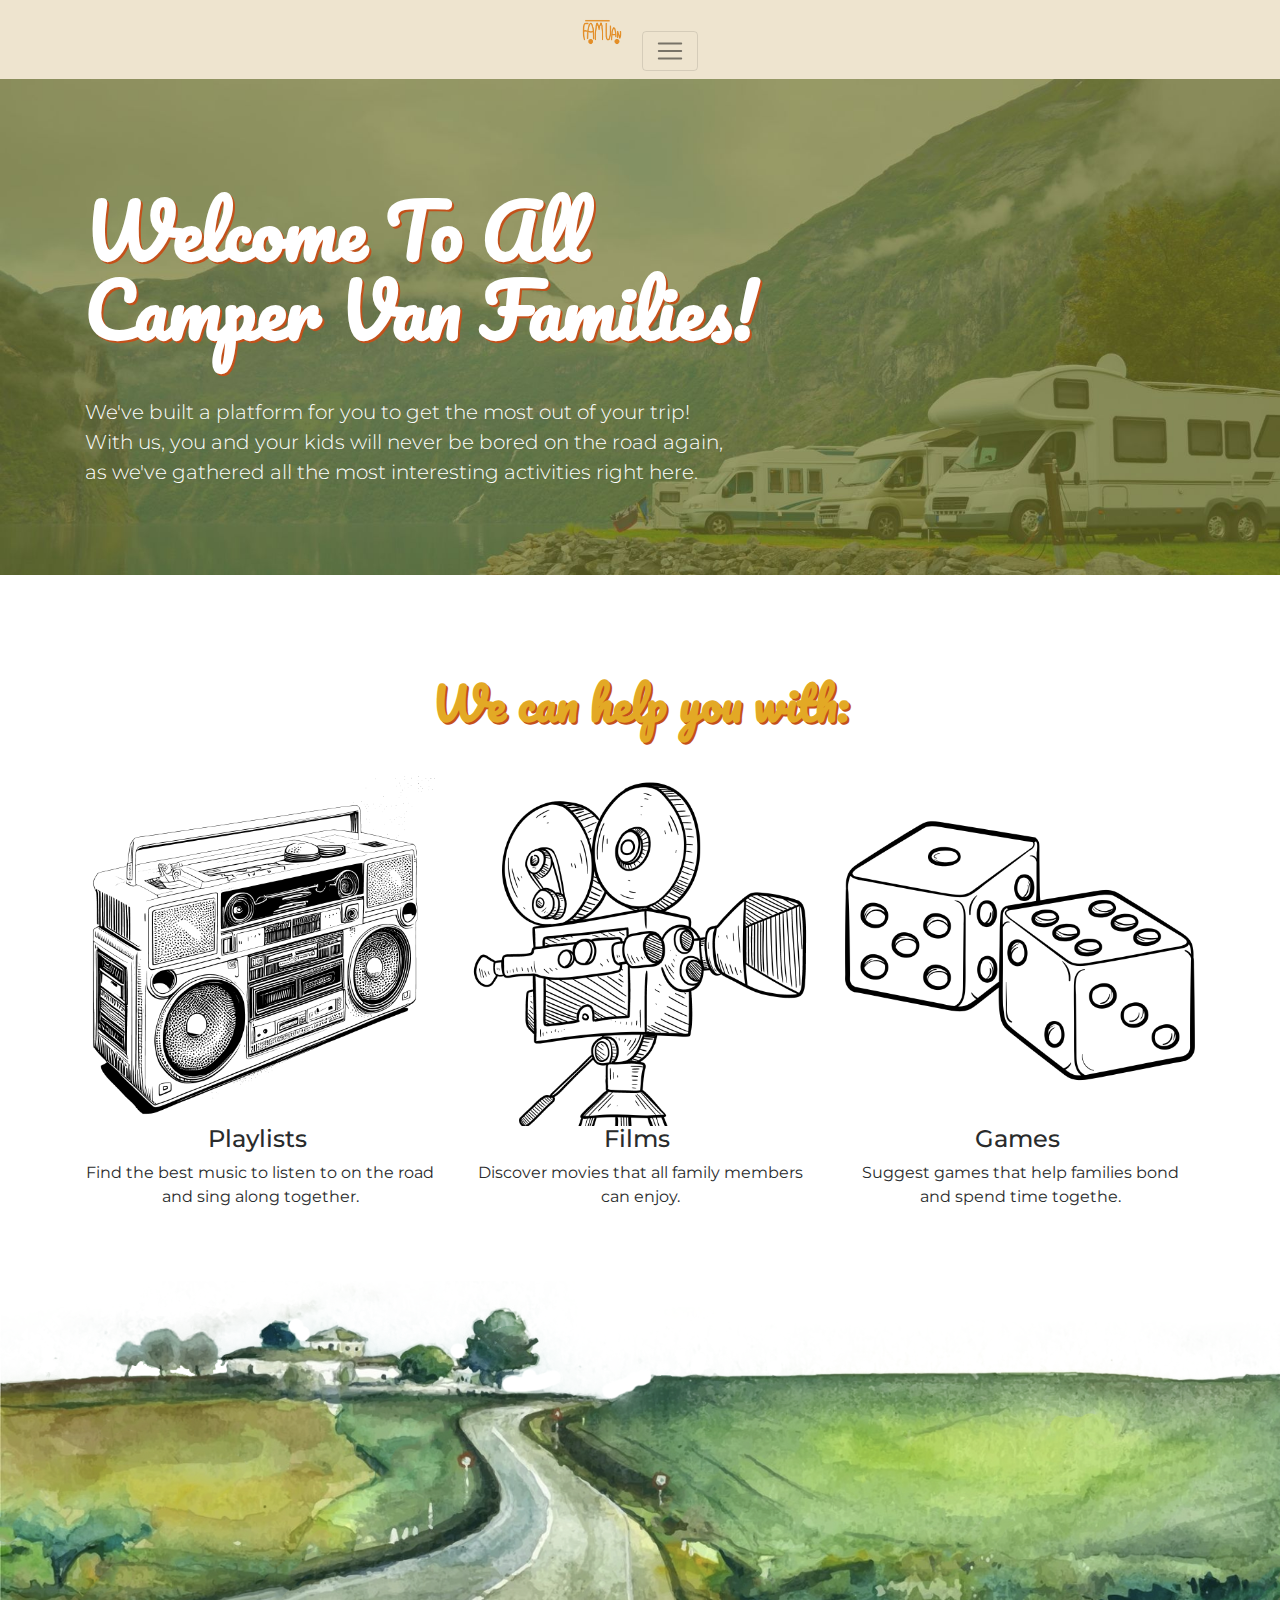
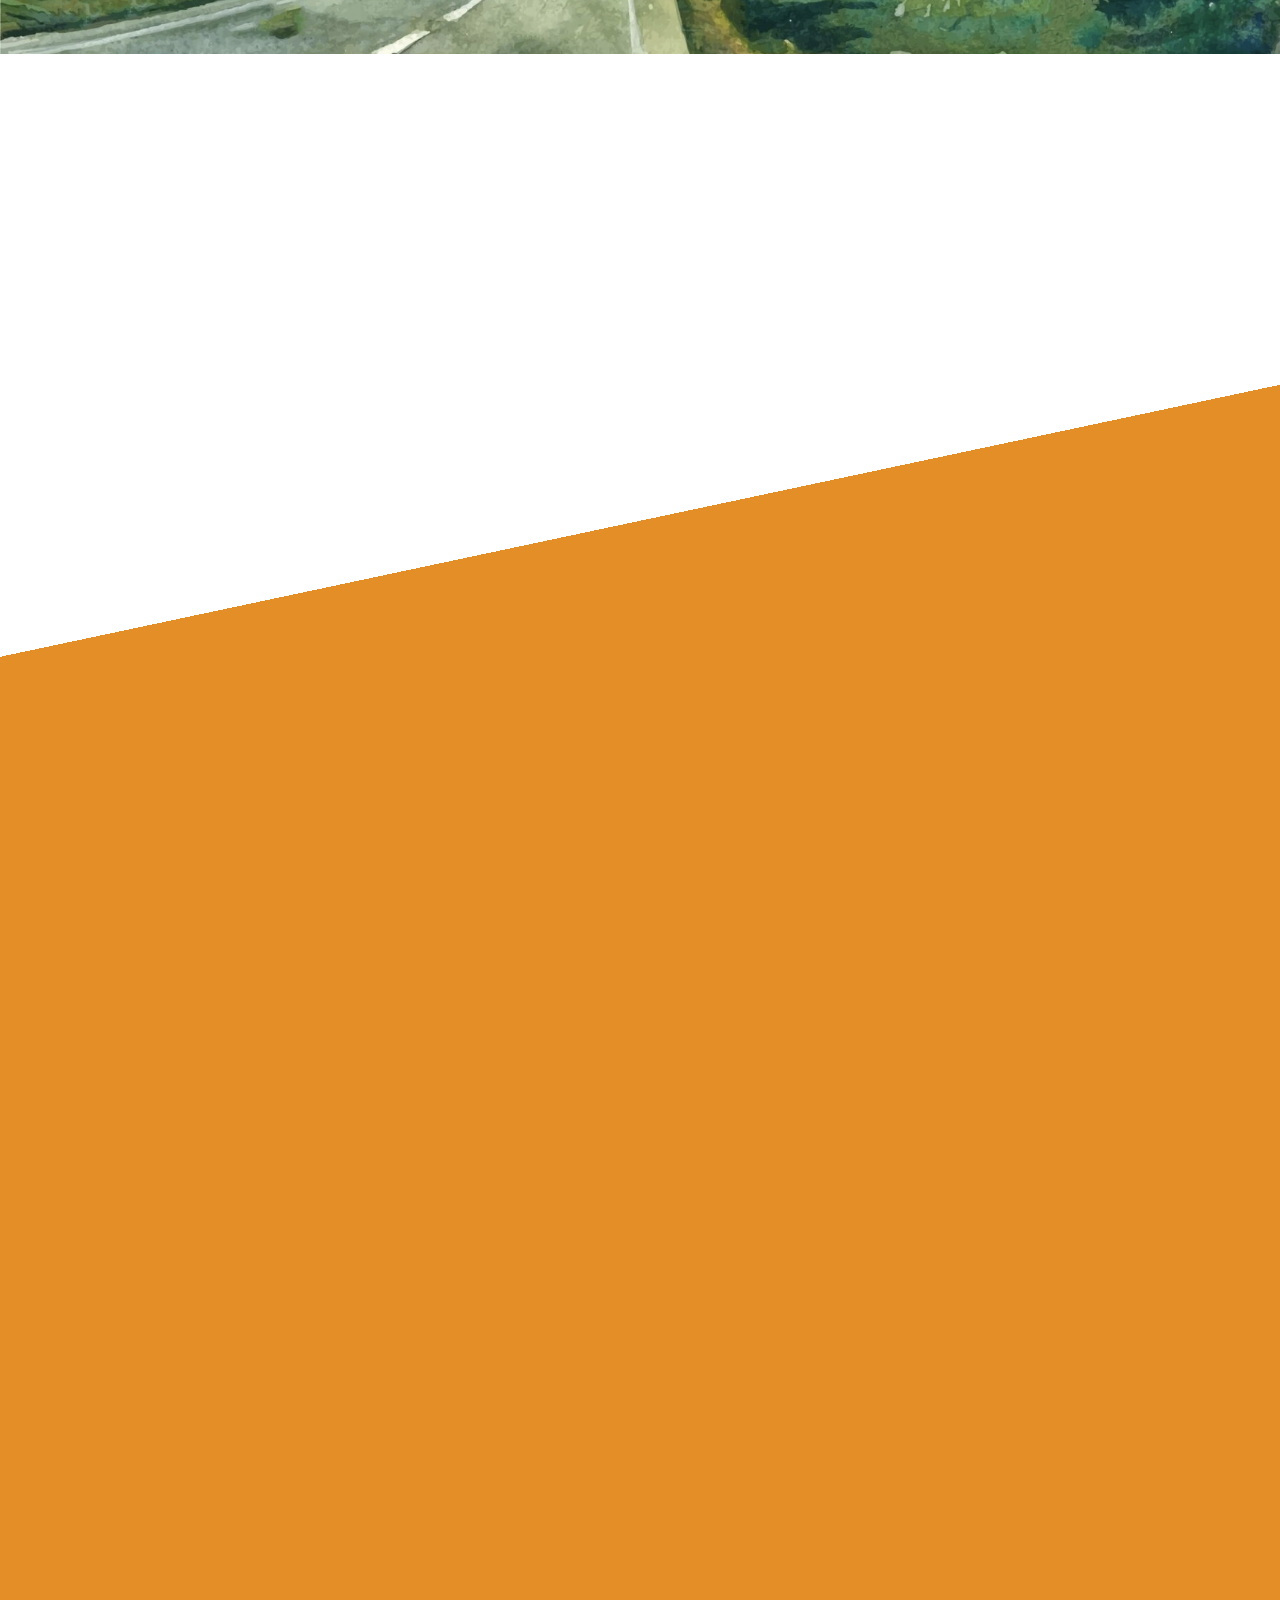
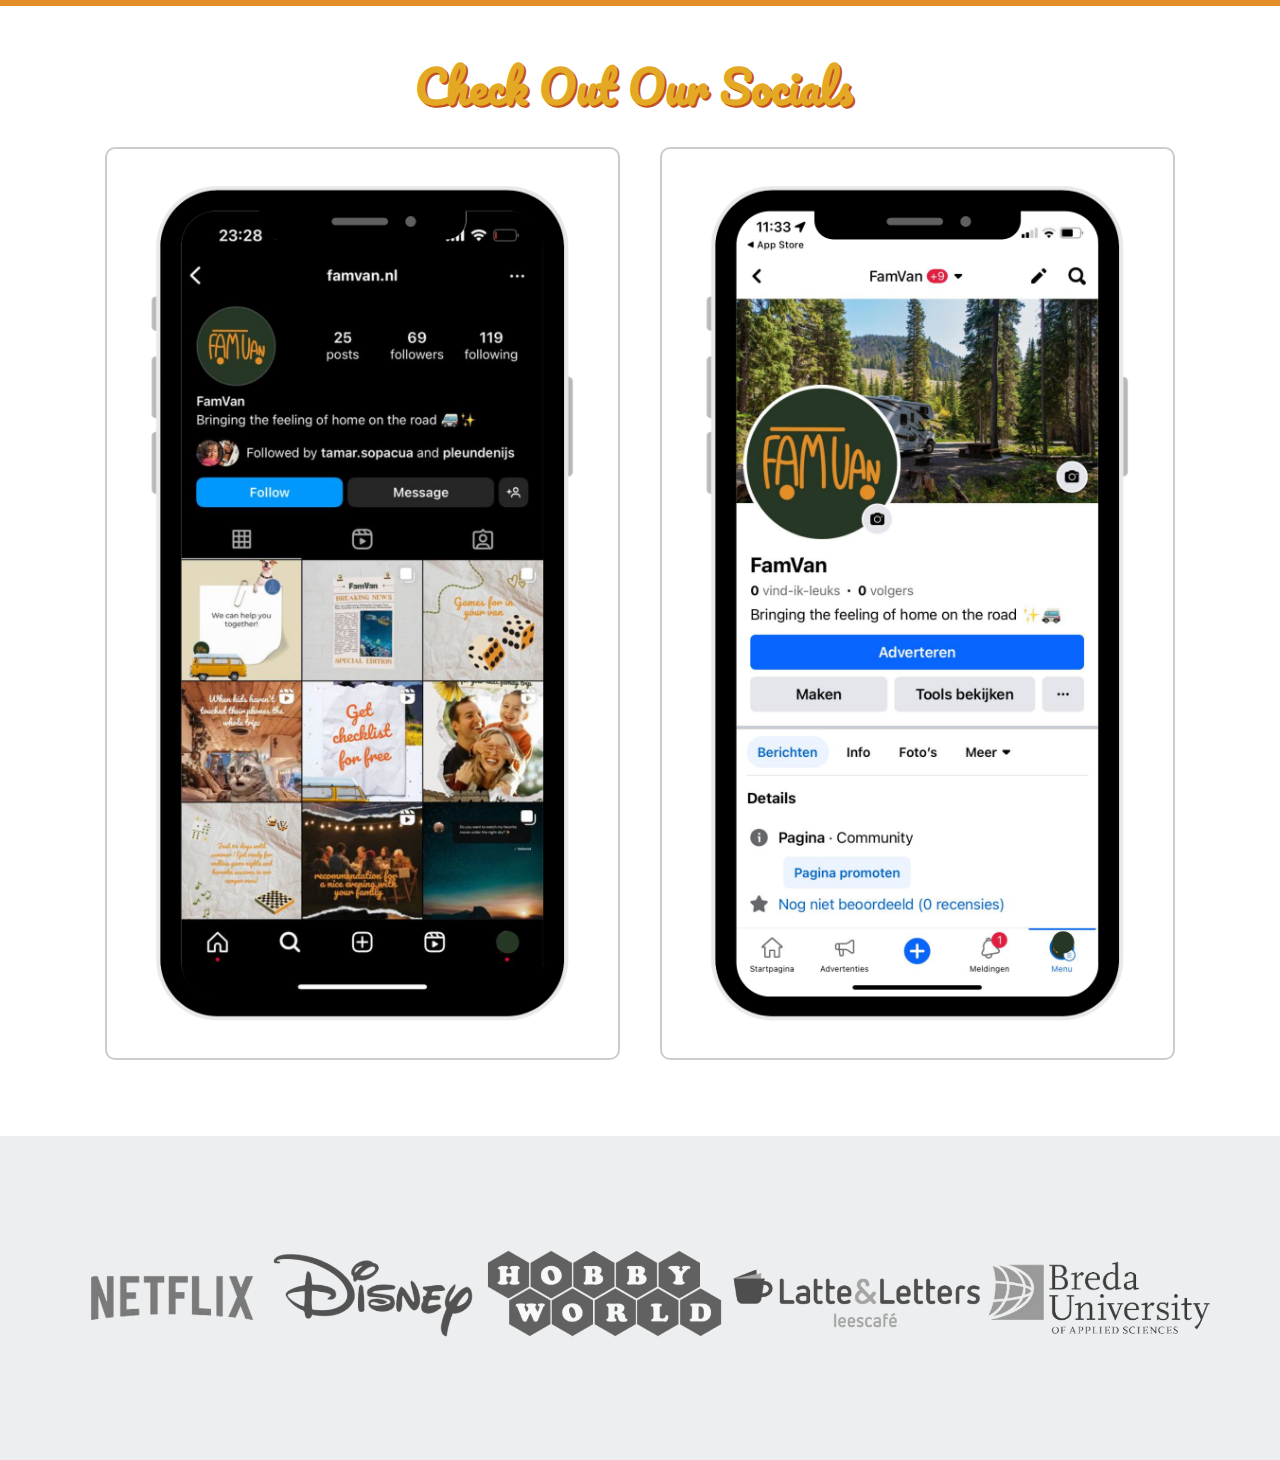
==== commit a952e935: "styles" ====
--- a/index.html
+++ b/index.html
@@ -66,22 +66,22 @@
         </div>
     <!-- three-blcok -->
     <div class="container my-5 py-2" >
-        <h2 class="text-center font-weight-bold my-5 pacifico-regular text-style1">WE CAN HELP YOU WITH:&nbsp;</h2>
+        <h2 class="text-center font-weight-bold my-5 pacifico-regular text-style1">We can help you with:</h2>
         <div class="row montserrat-famvan">
             <div data-aos="fade-up" data-aos-delay="0" data-aos-duration="1000" data-aos-once="true" class="col-md-4 text-center">
                 <img src="images/music.png" alt="Anti-spam" class="mx-auto">
                 <h4>Playlists&nbsp;</h4>
-                <p>Lorem ipsum dolor sit amet porro his no his deleniti</p>
+                <p>Find the best music to listen to on the road and sing along together.</p>
             </div>
             <div data-aos="fade-up" data-aos-delay="200" data-aos-duration="1000" data-aos-once="true" class="col-md-4 text-center">
                 <img src="images/film.png" alt="Phishing Detect" class="mx-auto">
                 <h4>Films&nbsp;</h4>
-                <p>Ne error antiopam usu. Sed vocen concludaturque ea</p>
+                <p>Discover movies that all family members can enjoy.</p>
             </div>
             <div data-aos="fade-up" data-aos-delay="400" data-aos-duration="1000" data-aos-once="true" class="col-md-4 text-center">
                 <img src="images/games.png" alt="Smart Scan" class="mx-auto">
                 <h4>Games&nbsp;</h4>
-                <p>Et usu ocurreret elaboraret doctus prodesse assueverit.</p>
+                <p>Suggest games that help families bond and spend time togethe. </p>
             </div>
         </div>
     </div>
@@ -93,7 +93,7 @@
         <div class="container my-5">
             <div class="row justify-content-between text-center text-md-left">
                 <div data-aos="fade-right" data-aos-duration="1000" data-aos-once="true" class="col-md-6">
-					<h2 class="font-weight-bold pacifico-regular text-style1">Vission&nbsp;</h2>
+					<h2 class="font-weight-bold pacifico-regular text-style1">Vision&nbsp;</h2>
                     <p class="my-4 montserrat-famvan">In a hostile world where people are too consumed with their job careers and lose focus on the warmth of home, we believe that if we would only put the same effort into bonding with our loved ones and sharing adventures, we would experience the family magic again.</p>
                     <a href="corporate.html" class="btn my-4 atlas-cta cta-blue montserrat-famvan" >Learn More</a>
                 </div>
--- a/css/styles.css
+++ b/css/styles.css
@@ -267,7 +267,7 @@
 
 .text-style1 {
 	color: #E3A925; 
-	text-shadow: 2px 2px #eb6447 }
+	text-shadow: 2px 2px #C4501A }
 
 
 .montserrat-famvan {
@@ -419,7 +419,6 @@
 .orange{
 	background-color: #eb6425;
 	}
-}
 /* Media query for smaller screens */
 @media only screen and (max-width: 600px) {
     .custom-list li {
